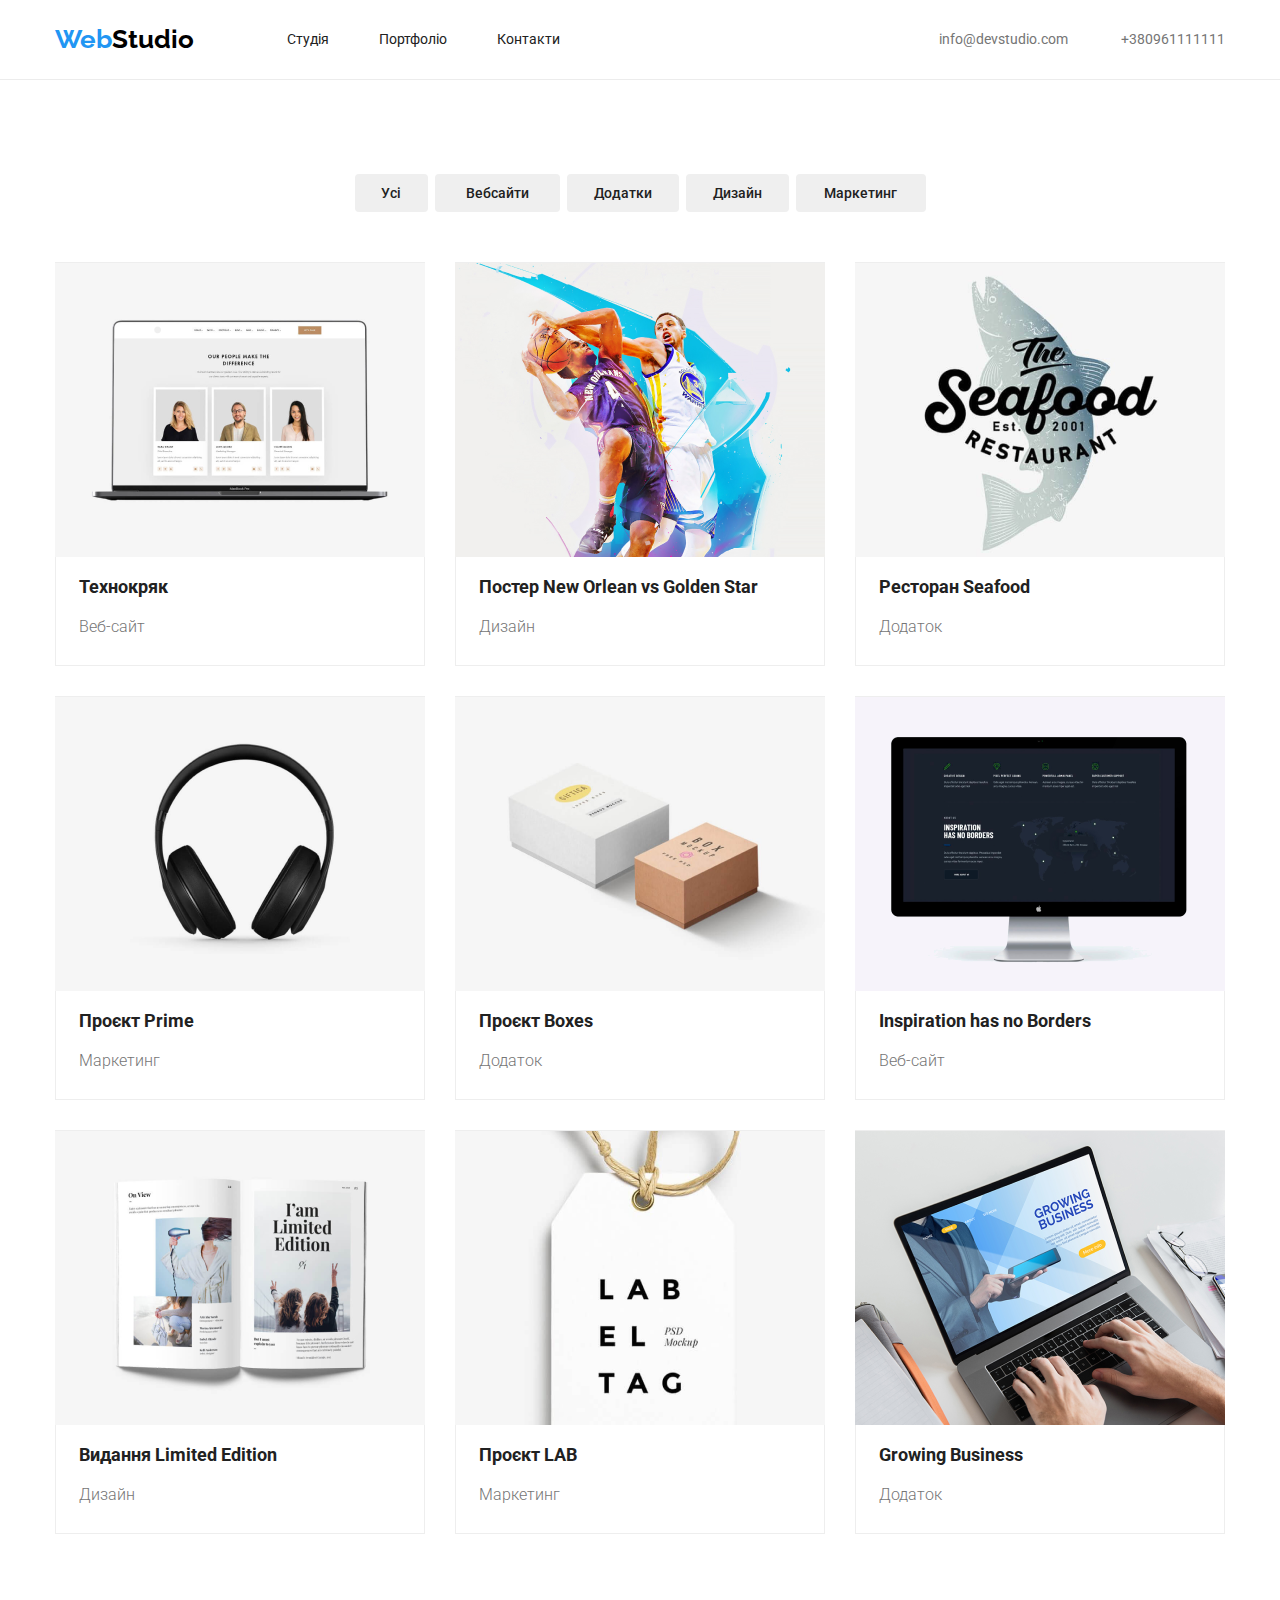
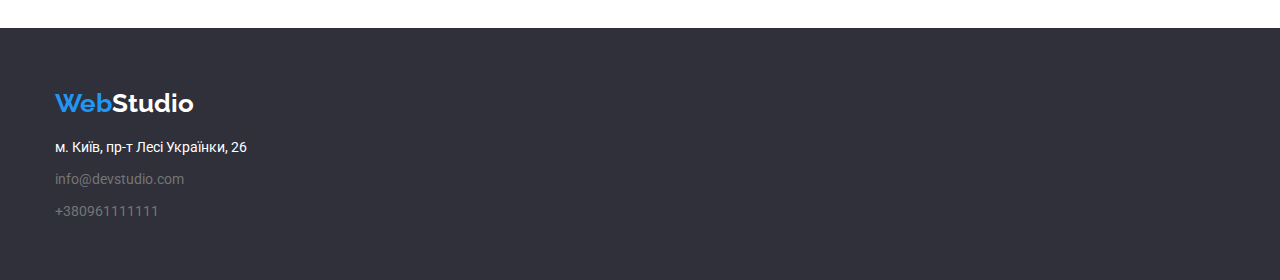
==== portfolio.html @ 22f8cec3 "chudofix" ====
<!DOCTYPE html>
<html lang="en">
    <head>
        <meta charset="UTF-8" />
        <meta name="viewport" content="width=device-width, initial-scale=1.0" />
        <title>WebStudio</title>
        <link
            rel="stylesheet"
            href="https://cdnjs.cloudflare.com/ajax/libs/modern-normalize/1.0.0/modern-normalize.min.css"
        />
        <link rel="stylesheet" href="portfolio.css" />
    </head>
    <body>
        <header class="header">
            <div class="headercontainer">
                <div class="headernavigation">
                    <span class="headernavigationlogo">
                        <span class="logoweb">Web</span>Studio</span
                    >
                    <nav>
                        <ul class="headernavigationnavlinks">
                            <li><a href="index.html">Студія</a></li>
                            <li><a href="portfolio.html">Портфоліо</a></li>
                            <li><a href="#">Контакти</a></li>
                        </ul>
                    </nav>
                </div>
                <div class="headercontacts">
                    <a href="mailto:example@gmail.com" target="_blank"
                        >info@devstudio.com</a
                    >
                    <a href="tel:+380961111111" target="_blank"
                        >+380961111111</a
                    >
                </div>
            </div>
        </header>

        <main>
            <section class="portfolio container">
                <div class="filters">
                    <button id="all">Усі</button>
                    <button id="web">Вебсайти</button>
                    <button id="addon">Додатки</button>
                    <button id="design">Дизайн</button>
                    <button id="marketing">Маркетинг</button>
                </div>
                <div class="cards">
                    <div class="card">
                        <img
                            src="img/portfolio/img.png"
                            alt="portfolio image"
                        />
                        <div class="title">
                            <h3>Технокряк</h3>
                            <p>Веб-сайт</p>
                        </div>
                    </div>
                    <div class="card">
                        <img
                            src="img/portfolio/img2.png"
                            alt="portfolio image"
                        />
                        <div class="title">
                            <h3>Постер New Orlean vs Golden Star</h3>
                            <p>Дизайн</p>
                        </div>
                    </div>
                    <div class="card">
                        <img
                            src="img/portfolio/img3.png"
                            alt="portfolio image"
                        />
                        <div class="title">
                            <h3>Ресторан Seafood</h3>
                            <p>Додаток</p>
                        </div>
                    </div>
                    <div class="card">
                        <img
                            src="img/portfolio/img4.png"
                            alt="portfolio image"
                        />
                        <div class="title">
                            <h3>Проєкт Prime</h3>
                            <p>Маркетинг</p>
                        </div>
                    </div>
                    <div class="card">
                        <img
                            src="img/portfolio/img5.png"
                            alt="portfolio image"
                        />
                        <div class="title">
                            <h3>Проєкт Boxes</h3>
                            <p>Додаток</p>
                        </div>
                    </div>
                    <div class="card">
                        <img
                            src="img/portfolio/img6.png"
                            alt="portfolio image"
                        />
                        <div class="title">
                            <h3>Inspiration has no Borders</h3>
                            <p>Веб-сайт</p>
                        </div>
                    </div>
                    <div class="card">
                        <img
                            src="img/portfolio/img7.png"
                            alt="portfolio image"
                        />
                        <div class="title">
                            <h3>Видання Limited Edition</h3>
                            <p>Дизайн</p>
                        </div>
                    </div>
                    <div class="card">
                        <img
                            src="img/portfolio/img8.png"
                            alt="portfolio image"
                        />
                        <div class="title">
                            <h3>Проєкт LAB</h3>
                            <p>Маркетинг</p>
                        </div>
                    </div>
                    <div class="card">
                        <img
                            src="img/portfolio/img9.png"
                            alt="portfolio image"
                        />
                        <div class="title">
                            <h3>Growing Business</h3>
                            <p>Додаток</p>
                        </div>
                    </div>
                </div>
            </section>
        </main>

        <footer>
            <div class="container">
                <span class="footerlogow">
                    <span class="logoweb">Web</span>Studio</span
                >
                <address class="footeradress">
                    <span>м. Київ, пр-т Лесі Українки, 26</span> <br />
                    <br />
                    <a href="mailto:example@gmail.com" target="_blank">
                        info@devstudio.com
                    </a>
                    <br />
                    <br />
                    <a href="tel:+380961111111" target="_blank"
                        >+380961111111</a
                    >
                </address>
            </div>
        </footer>
    </body>
</html>
---- portfolio.css ----
@import url("https://fonts.googleapis.com/css2?family=Roboto:ital,wght@0,100;0,300;0,400;0,500;0,700;0,900;1,100;1,300;1,400;1,500;1,700;1,900&display=swap");
@import url("https://fonts.googleapis.com/css2?family=Raleway:ital,wght@0,100..900;1,100..900&display=swap");

:root {
    --blue-color: #2196f3;
    --text-color: #212121;
    --light-text: #757575;
    --bg-color: #2f303a;
}

* {
    /* font-family: "Roboto", sans-serif; */
    color: var(--text-color);
    text-decoration: none;
    list-style-type: none;
    padding: 0;
    margin: 0;
    font-size: 14px;
    transition: all 0.5s;
}

.container {
    width: 1200px;
    margin: 0 auto;
    padding: 0 15px;
}
.flexcontainer {
    width: 1200px;
    margin: 0 auto;
    padding: 0 15px;
    display: flex;
    align-items: center;
    justify-content: center;
    flex-direction: column;
}
.headercontainer {
    width: 1200px;
    margin: 0 auto;
    padding: 0 15px;
    display: flex;
    align-items: center;
    justify-content: space-between;
    flex-direction: row;
}

body {
    height: 100vh;
    font-family: "Roboto", sans-serif;
    align-items: center;
    justify-content: center;
}

header {
    position: fixed;
    background-color: #fff;
    padding: 0 15px;
    width: 100%;
    height: 80px;
    border-bottom: solid 1px #ececec;
    display: flex;
    align-items: center;
    justify-content: space-between;
    flex-direction: row;
}

h1 {
    font-size: 44px;
}

a:hover,
a:focus {
    color: var(--blue-color);
}

.headernavigationnavlinks {
    margin: 0 0 0 93px;
    display: flex;
}

.headernavigationnavlinks li {
    margin-right: 50px;
}

.headernavigation {
    display: flex;
    align-items: center;
    justify-content: center;
}

.headercontacts a {
    margin-left: 50px;
    color: var(--light-text);
}

.headercontacts a:hover,
.headercontacts a:focus {
    color: var(--blue-color);
}

.headernavigationlogo {
    font-family: "Raleway", sans-serif;
    font-weight: bold;
    font-size: 26px;
    color: #000;
}
.logoweb {
    color: var(--blue-color);
    font-size: 26px;
}

main {
    padding-top: 80px;
}

.portfolio {
    display: flex;
    align-items: center;
    justify-content: center;
    flex-direction: column;
    padding: 94px 0;
}

.filters {
    margin-bottom: 50px;
}

.filters button {
    height: 38px;
    border: none;
    border-radius: 4px;
    outline: none;
    color: var(--text-color);
    font-weight: 500;
    margin: 0 2px;
}

.filters button:hover {
    filter: drop-shadow(0px 1px 2px #00000040);
}
.filters button:focus {
    color: #fff;
    background-color: var(--blue-color);
    filter: drop-shadow(0px 1px 2px #00000040);
}

#all {
    width: 73px;
}
#web {
    width: 125px;
}
#addon {
    width: 112px;
}
#design {
    width: 103px;
}
#marketing {
    width: 130px;
}

.cards {
    display: flex;
    align-items: center;
    justify-content: center;
    flex-wrap: wrap;
    gap: 30px;
}

.portfolio .card {
    width: 370px;
    height: 404px;
    border: solid 1px #eeeeee;
    display: flex;
    align-items: center;
    justify-content: flex-start;
    flex-direction: column;
    color: var(--light-text);
}

.card img {
    height: 294px;
}

.card .title {
    width: 322px;
    height: 70px;
    padding: 20px 24px 0px 0px;
}
.card .title h3 {
    font-size: 18px;
    font-weight: bold;
    color: var(--text-color);
}
.card .title p {
    font-size: 16px;
    font-weight: 300;
    margin-top: 20px;
    color: var(--light-text);
}

footer {
    height: 252px;
    background-color: var(--bg-color);
    display: flex;
    justify-content: center;
    flex-direction: column;
   
}

footer address span {
    color: #fff;
}
footer a {
    color: var(--light-text);
}
footer a:hover,
footer a:focus {
    color: var(--blue-color);
}

footer address {
    font-style: normal;
     margin-top: 20px;
}

.footerlogow {
    margin: 20px 0px;
    font-family: "Raleway", sans-serif;
    font-weight: bold;
    font-size: 26px;
    color: #fff;

    .logoweb {
        color: var(--blue-color);
        font-size: 26px;
    }
}
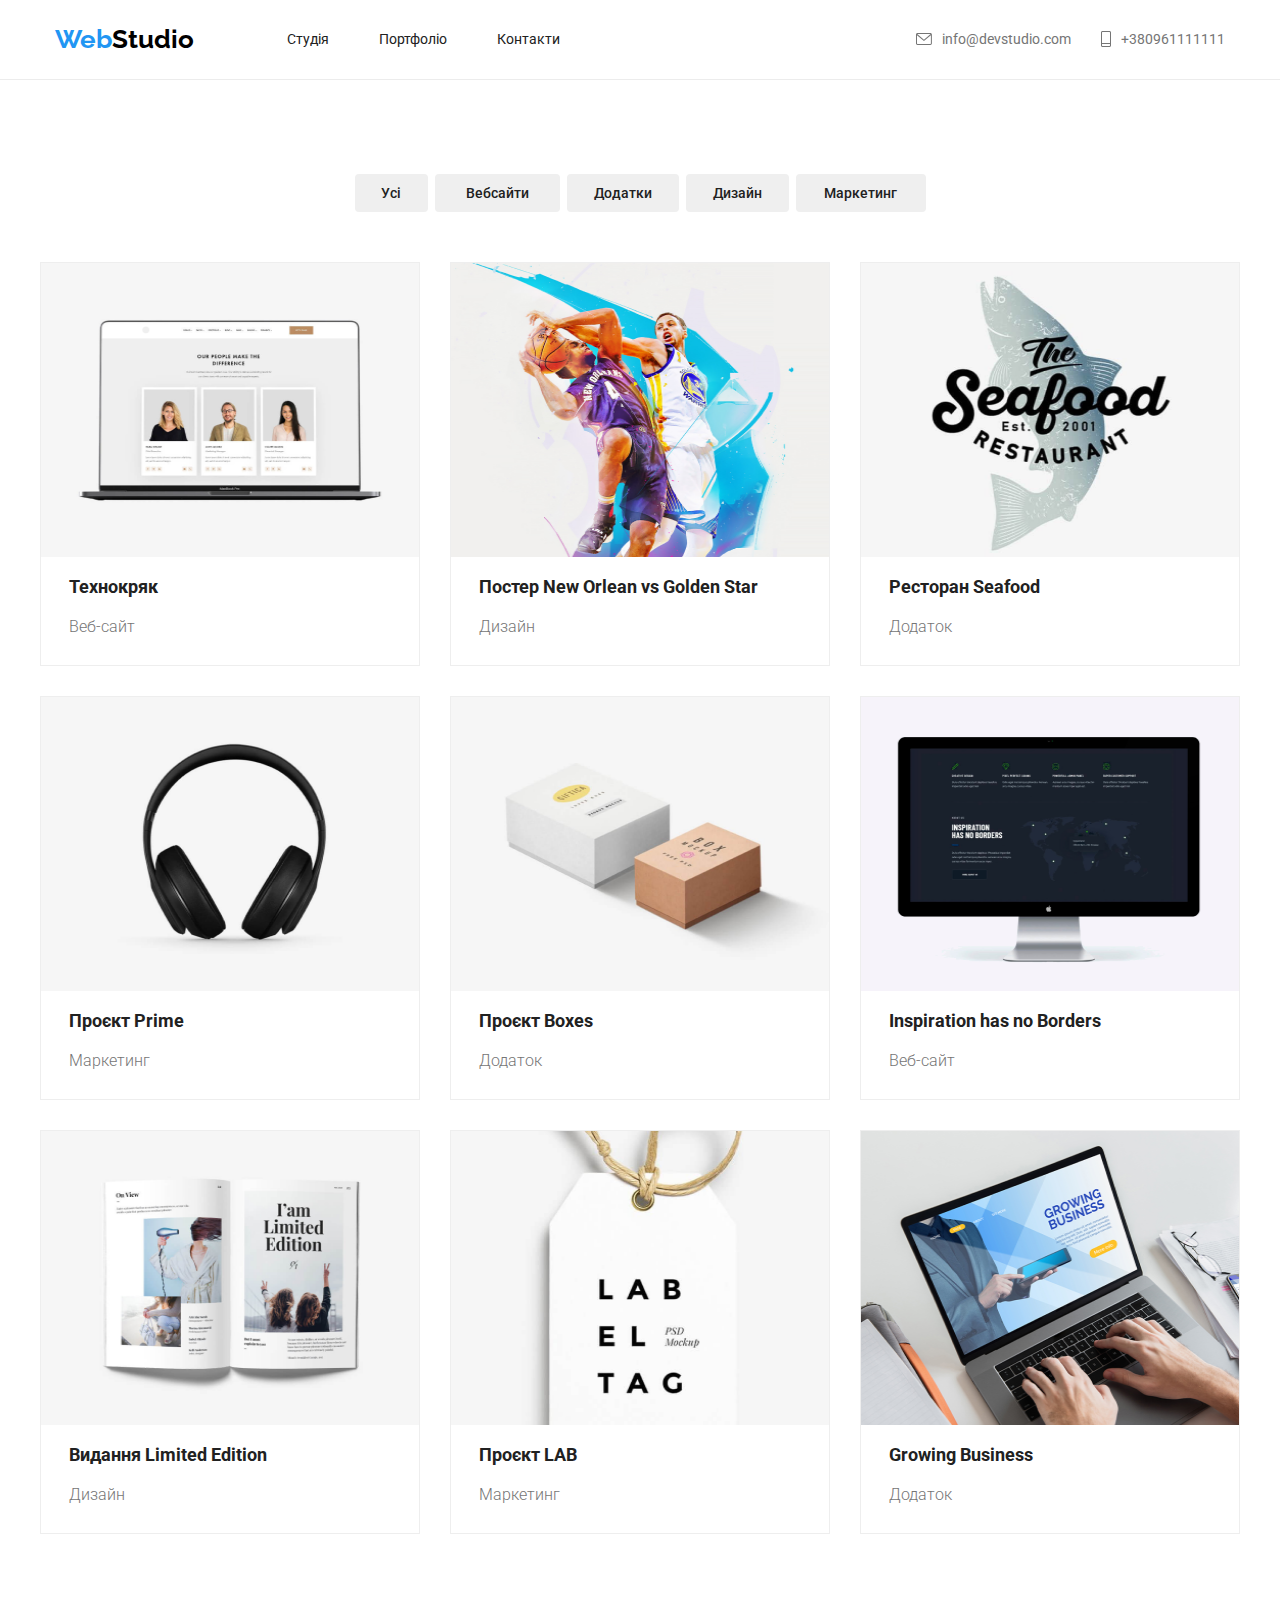
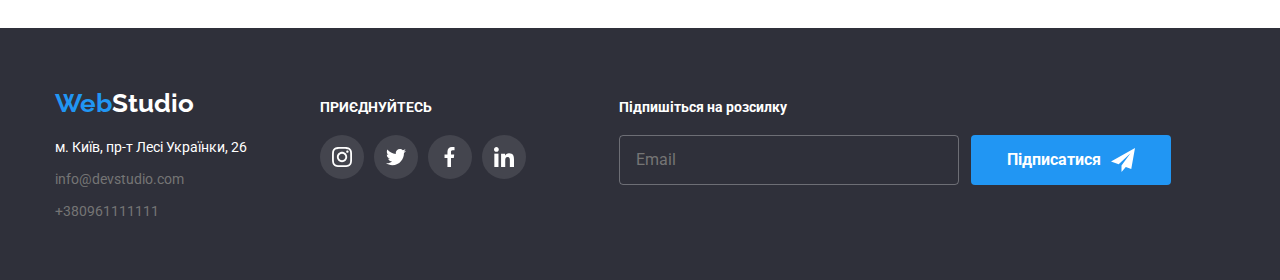
==== commit 12ea0bba: "comitea" ====
--- a/portfolio.html
+++ b/portfolio.html
@@ -1,163 +1,230 @@
-<!DOCTYPE html>
-<html lang="en">
-    <head>
-        <meta charset="UTF-8" />
-        <meta name="viewport" content="width=device-width, initial-scale=1.0" />
-        <title>WebStudio</title>
-        <link
-            rel="stylesheet"
-            href="https://cdnjs.cloudflare.com/ajax/libs/modern-normalize/1.0.0/modern-normalize.min.css"
-        />
-        <link rel="stylesheet" href="portfolio.css" />
-    </head>
-    <body>
-        <header class="header">
-            <div class="headercontainer">
-                <div class="headernavigation">
-                    <span class="headernavigationlogo">
-                        <span class="logoweb">Web</span>Studio</span
-                    >
-                    <nav>
-                        <ul class="headernavigationnavlinks">
-                            <li><a href="index.html">Студія</a></li>
-                            <li><a href="portfolio.html">Портфоліо</a></li>
-                            <li><a href="#">Контакти</a></li>
-                        </ul>
-                    </nav>
-                </div>
-                <div class="headercontacts">
-                    <a href="mailto:example@gmail.com" target="_blank"
-                        >info@devstudio.com</a
-                    >
-                    <a href="tel:+380961111111" target="_blank"
-                        >+380961111111</a
-                    >
-                </div>
-            </div>
-        </header>
-
-        <main>
-            <section class="portfolio container">
-                <div class="filters">
-                    <button id="all">Усі</button>
-                    <button id="web">Вебсайти</button>
-                    <button id="addon">Додатки</button>
-                    <button id="design">Дизайн</button>
-                    <button id="marketing">Маркетинг</button>
-                </div>
-                <div class="cards">
-                    <div class="card">
-                        <img
-                            src="img/portfolio/img.png"
-                            alt="portfolio image"
-                        />
-                        <div class="title">
-                            <h3>Технокряк</h3>
-                            <p>Веб-сайт</p>
-                        </div>
-                    </div>
-                    <div class="card">
-                        <img
-                            src="img/portfolio/img2.png"
-                            alt="portfolio image"
-                        />
-                        <div class="title">
-                            <h3>Постер New Orlean vs Golden Star</h3>
-                            <p>Дизайн</p>
-                        </div>
-                    </div>
-                    <div class="card">
-                        <img
-                            src="img/portfolio/img3.png"
-                            alt="portfolio image"
-                        />
-                        <div class="title">
-                            <h3>Ресторан Seafood</h3>
-                            <p>Додаток</p>
-                        </div>
-                    </div>
-                    <div class="card">
-                        <img
-                            src="img/portfolio/img4.png"
-                            alt="portfolio image"
-                        />
-                        <div class="title">
-                            <h3>Проєкт Prime</h3>
-                            <p>Маркетинг</p>
-                        </div>
-                    </div>
-                    <div class="card">
-                        <img
-                            src="img/portfolio/img5.png"
-                            alt="portfolio image"
-                        />
-                        <div class="title">
-                            <h3>Проєкт Boxes</h3>
-                            <p>Додаток</p>
-                        </div>
-                    </div>
-                    <div class="card">
-                        <img
-                            src="img/portfolio/img6.png"
-                            alt="portfolio image"
-                        />
-                        <div class="title">
-                            <h3>Inspiration has no Borders</h3>
-                            <p>Веб-сайт</p>
-                        </div>
-                    </div>
-                    <div class="card">
-                        <img
-                            src="img/portfolio/img7.png"
-                            alt="portfolio image"
-                        />
-                        <div class="title">
-                            <h3>Видання Limited Edition</h3>
-                            <p>Дизайн</p>
-                        </div>
-                    </div>
-                    <div class="card">
-                        <img
-                            src="img/portfolio/img8.png"
-                            alt="portfolio image"
-                        />
-                        <div class="title">
-                            <h3>Проєкт LAB</h3>
-                            <p>Маркетинг</p>
-                        </div>
-                    </div>
-                    <div class="card">
-                        <img
-                            src="img/portfolio/img9.png"
-                            alt="portfolio image"
-                        />
-                        <div class="title">
-                            <h3>Growing Business</h3>
-                            <p>Додаток</p>
-                        </div>
-                    </div>
-                </div>
-            </section>
-        </main>
-
-        <footer>
-            <div class="container">
-                <span class="footerlogow">
-                    <span class="logoweb">Web</span>Studio</span
-                >
-                <address class="footeradress">
-                    <span>м. Київ, пр-т Лесі Українки, 26</span> <br />
-                    <br />
-                    <a href="mailto:example@gmail.com" target="_blank">
-                        info@devstudio.com
-                    </a>
-                    <br />
-                    <br />
-                    <a href="tel:+380961111111" target="_blank"
-                        >+380961111111</a
-                    >
-                </address>
-            </div>
-        </footer>
-    </body>
-</html>
+<!DOCTYPE html>
+<html lang="en">
+    <head>
+        <meta charset="UTF-8" />
+        <meta name="viewport" content="width=device-width, initial-scale=1.0" />
+        <title>WebStudio</title>
+        <link
+            rel="stylesheet"
+            href="https://cdnjs.cloudflare.com/ajax/libs/modern-normalize/1.0.0/modern-normalize.min.css"
+        />
+        <link rel="stylesheet" href="style.css" />
+    </head>
+    <body>
+        <header class="header">
+            <div class="header-container">
+                <div class="header-navigation">
+                    <span class="header-navigation_logo">
+                        <span class="logoweb">Web</span>Studio</span
+                    >
+                    <nav>
+                        <ul class="header-navigation_nav-links">
+                            <li><a href="index.html">Студія</a></li>
+                            <li><a href="portfolio.html">Портфоліо</a></li>
+                            <li><a href="#">Контакти</a></li>
+                        </ul>
+                    </nav>
+                </div>
+                <div class="header-contacts">
+                    <div class="header-mail">
+                        <svg>
+                            <use href="./img/symbol-defs.svg#icon-mail"></use>
+                        </svg>
+                        <a href="mailto:example@gmail.com" target="_blank"
+                            >info@devstudio.com</a
+                        >
+                    </div>
+                    <div class="header-phone">
+                        <svg>
+                            <use href="./img/symbol-defs.svg#icon-phone"></use>
+                        </svg>
+                        <a href="tel:+380961111111" target="_blank"
+                            >+380961111111</a
+                        >
+                    </div>
+                </div>
+            </div>
+        </header>
+
+        <main>
+            <section class="portfolio container">
+                <div class="filters">
+                    <button id="all">Усі</button>
+                    <button id="web">Вебсайти</button>
+                    <button id="addon">Додатки</button>
+                    <button id="design">Дизайн</button>
+                    <button id="marketing">Маркетинг</button>
+                </div>
+                <div class="cards">
+                    <div class="card">
+                        <img
+                            src="img/portfolio/img.png"
+                            alt="portfolio image"
+                        />
+                        <div class="title">
+                            <h3>Технокряк</h3>
+                            <p>Веб-сайт</p>
+                        </div>
+                    </div>
+                    <div class="card">
+                        <img
+                            src="img/portfolio/img2.png"
+                            alt="portfolio image"
+                        />
+                        <div class="title">
+                            <h3>Постер New Orlean vs Golden Star</h3>
+                            <p>Дизайн</p>
+                        </div>
+                    </div>
+                    <div class="card">
+                        <img
+                            src="img/portfolio/img3.png"
+                            alt="portfolio image"
+                        />
+                        <div class="title">
+                            <h3>Ресторан Seafood</h3>
+                            <p>Додаток</p>
+                        </div>
+                    </div>
+                    <div class="card">
+                        <img
+                            src="img/portfolio/img4.png"
+                            alt="portfolio image"
+                        />
+                        <div class="title">
+                            <h3>Проєкт Prime</h3>
+                            <p>Маркетинг</p>
+                        </div>
+                    </div>
+                    <div class="card">
+                        <img
+                            src="img/portfolio/img5.png"
+                            alt="portfolio image"
+                        />
+                        <div class="title">
+                            <h3>Проєкт Boxes</h3>
+                            <p>Додаток</p>
+                        </div>
+                    </div>
+                    <div class="card" id="testtt">
+                        <img
+                            src="img/portfolio/img6.png"
+                            alt="portfolio image"
+                        />
+                        <div class="title">
+                            <h3>Inspiration has no Borders</h3>
+                            <p>Веб-сайт</p>
+                        </div>
+                    </div>
+                    <div class="card">
+                        <img
+                            src="img/portfolio/img7.png"
+                            alt="portfolio image"
+                        />
+                        <div class="title">
+                            <h3>Видання Limited Edition</h3>
+                            <p>Дизайн</p>
+                        </div>
+                    </div>
+                    <div class="card">
+                        <img
+                            src="img/portfolio/img8.png"
+                            alt="portfolio image"
+                        />
+                        <div class="title">
+                            <h3>Проєкт LAB</h3>
+                            <p>Маркетинг</p>
+                        </div>
+                    </div>
+                    <div class="card">
+                        <img
+                            src="img/portfolio/img9.png"
+                            alt="portfolio image"
+                        />
+                        <div class="title">
+                            <h3>Growing Business</h3>
+                            <p>Додаток</p>
+                        </div>
+                    </div>
+                </div>
+            </section>
+        </main>
+
+        <footer>
+            <div class="container">
+                <div class="footer">
+                    <div class="footer-left">
+                        <span class="footer-logow">
+                            <span class="logoweb">Web</span>Studio</span
+                        >
+                        <address class="footer-adress">
+                            <span>м. Київ, пр-т Лесі Українки, 26</span> <br />
+                            <br />
+                            <a href="mailto:example@gmail.com" target="_blank">
+                                info@devstudio.com
+                            </a>
+                            <br />
+                            <br />
+                            <a href="tel:+380961111111" target="_blank"
+                                >+380961111111</a
+                            >
+                        </address>
+                    </div>
+                    <div class="footer-right">
+                        <div class="footer-sect1">
+                            <h3>ПРИЄДНУЙТЕСЬ</h3>
+                            <div class="footer-icons">
+                                <div class="footer-icon">
+                                    <svg>
+                                        <use
+                                            href="./img/symbol-defs.svg#icon-instagram"
+                                        ></use>
+                                    </svg>
+                                </div>
+                                <div class="footer-icon">
+                                    <svg>
+                                        <use
+                                            href="./img/symbol-defs.svg#icon-twitter"
+                                        ></use>
+                                    </svg>
+                                </div>
+                                <div class="footer-icon">
+                                    <svg>
+                                        <use
+                                            href="./img/symbol-defs.svg#icon-facebook"
+                                        ></use>
+                                    </svg>
+                                </div>
+                                <div class="footer-icon">
+                                    <svg>
+                                        <use
+                                            href="./img/symbol-defs.svg#icon-linkedin"
+                                        ></use>
+                                    </svg>
+                                </div>
+                            </div>
+                        </div>
+                        <div class="footer-form">
+                            <span>Підпишіться на розсилку</span>
+                            <form action="">
+                                <input
+                                    type="email"
+                                    placeholder="Email"
+                                    required
+                                />
+                                <button class="modal-send">
+                                    Підписатися
+                                    <svg>
+                                        <use
+                                            href="/img/symbol-defs.svg#icon-plane"
+                                        ></use>
+                                    </svg>
+                                </button>
+                            </form>
+                        </div>
+                    </div>
+                </div>
+            </div>
+        </footer>
+    </body>
+</html>
--- a/style.css
+++ b/style.css
@@ -0,0 +1,870 @@
+@import url("https://fonts.googleapis.com/css2?family=Raleway:ital,wght@0,100..900;1,100..900&display=swap");
+@import url("https://fonts.googleapis.com/css2?family=Roboto:ital,wght@0,100;0,300;0,400;0,500;0,700;0,900;1,100;1,300;1,400;1,500;1,700;1,900&display=swap");
+
+:root {
+    --blue-color: #2196f3;
+    --text-color: #212121;
+    --light-text: #757575;
+    --bg-color: #2f303a;
+}
+
+* {
+    list-style-type: none;
+    padding: 0;
+    margin: 0;
+    font-size: 14px;
+    text-decoration: none;
+
+    color: var(--text-color);
+}
+
+.container {
+    width: 1200px;
+    margin: 0 auto;
+    padding: 0 15px;
+}
+.flex-container {
+    width: 1200px;
+    margin: 0 auto;
+    padding: 0 15px;
+    display: flex;
+    align-items: center;
+    justify-content: center;
+    flex-direction: column;
+}
+.header-container {
+    width: 1200px;
+    margin: 0 auto;
+    padding: 0 15px;
+    display: flex;
+    align-items: center;
+    justify-content: space-between;
+    flex-direction: row;
+}
+
+body {
+    height: 100vh;
+    font-family: "Roboto", sans-serif;
+    align-items: center;
+    justify-content: center;
+}
+
+header {
+    position: fixed;
+    background-color: #ffffff;
+    padding: 0 15px;
+    width: 100%;
+    height: 80px;
+    border-bottom: solid 1px #ececec;
+    display: flex;
+    align-items: center;
+    justify-content: space-between;
+    flex-direction: row;
+    z-index: 5;
+}
+
+h1 {
+    font-size: 44px;
+}
+
+a:hover,
+a:focus {
+    color: var(--blue-color);
+}
+
+.is-hidden {
+    opacity: 0;
+
+    visibility: none;
+    display: none;
+    pointer-events: none;
+}
+
+.no-scroll {
+    overflow: hidden;
+}
+
+.backdrop {
+    position: fixed;
+    top: 0;
+    left: 0;
+    width: 100%;
+    height: 100%;
+    background-color: rgba(0, 0, 0, 0.3);
+    opacity: 1;
+
+    backdrop-filter: blur(5px);
+
+    z-index: 100;
+}
+
+.modal {
+    position: fixed;
+
+    top: 50%;
+    left: 50%;
+
+    transform: translate(-50%, -50%);
+
+    width: 528px;
+
+    background: #fff;
+
+    display: flex;
+    align-items: center;
+    justify-content: start;
+    flex-direction: column;
+}
+
+.modal h2 {
+    margin-top: 40px;
+
+    font-size: 20px;
+    font-weight: 700;
+    text-align: center;
+
+    color: var(--text-color);
+}
+
+#modal-close-btn {
+    display: flex;
+    align-items: center;
+    justify-content: center;
+
+    position: absolute;
+
+    width: 30px;
+    height: 30px;
+
+    background: transparent;
+
+    border-radius: 100px;
+
+    border: 1px solid #00000010;
+
+    margin: 0;
+    padding: 0;
+
+    top: 8px;
+    right: 8px;
+}
+#modal-close-btn svg {
+    fill: #000;
+    width: 11px;
+    height: 11px;
+}
+
+.modal svg {
+    width: 12px;
+    height: 12px;
+}
+
+.modal form {
+    display: flex;
+    align-items: start;
+    justify-content: center;
+    flex-direction: column;
+
+    gap: 10px;
+
+    margin-top: 20px;
+}
+
+.modal form label {
+    color: #757575;
+}
+.modal form .modal-checkbox {
+    align-self: center;
+    justify-self: center;
+
+    margin-top: 20px;
+}
+
+.modal form .modal-checkbox span {
+    color: #757575;
+}
+.modal form .modal-checkbox a {
+    color: var(--blue-color);
+    text-decoration: underline;
+}
+
+.modal form .modal-input-box {
+    width: 448px;
+    display: flex;
+    align-items: center;
+    justify-content: space-between;
+    flex-direction: row;
+
+    padding: 14px 15px;
+
+    border-radius: 4px;
+    border: 1px solid #21212120;
+}
+.modal form .modal-input-box input {
+    border: none;
+    outline: none;
+
+    width: 95%;
+}
+
+.modal form textarea {
+    resize: vertical;
+}
+
+.modal .modal-send {
+    margin-top: 30px;
+
+    width: 200px;
+    height: 50px;
+
+    display: flex;
+    align-items: center;
+    justify-content: center;
+
+    border: none;
+    outline: none;
+    border-radius: 4px;
+
+    align-self: center;
+    justify-self: end;
+}
+
+.modal-send:hover {
+    background: #208be4;
+
+    box-shadow: 0px 5px 10px #0000003a;
+}
+
+.modal-send:active {
+    background: #1973bc;
+}
+
+.modal form textarea {
+    width: 448px;
+    height: 120px;
+
+    border-radius: 4px;
+    border: 1px solid #21212120;
+
+    padding: 10px;
+}
+
+.header-navigation_nav-links {
+    margin: 0 0 0 93px;
+    display: flex;
+}
+
+.header-navigation_nav-links li {
+    margin-right: 50px;
+}
+
+.header-navigation_nav-links li a {
+    position: relative;
+
+    display: flex;
+    align-items: center;
+    justify-content: center;
+}
+.header-navigation_nav-links li a::after {
+    content: "";
+    width: 50%;
+    height: 4px;
+    border-radius: 10px;
+    position: absolute;
+    bottom: -32px;
+    background: var(--blue-color);
+    transition: all 0.5s;
+
+    opacity: 0;
+}
+
+.header-navigation_nav-links li a:hover::after {
+    width: 100%;
+
+    bottom: -32px;
+
+    opacity: 1;
+}
+
+.header-navigation {
+    display: flex;
+    align-items: center;
+    justify-content: center;
+}
+
+.header-contacts {
+    display: flex;
+    align-items: center;
+    justify-content: center;
+    gap: 30px;
+}
+
+.header-mail,
+.header-phone {
+    display: flex;
+    align-items: center;
+    justify-content: center;
+    gap: 10px;
+
+    color: var(--light-text);
+    fill: var(--light-text);
+}
+
+.header-mail:hover,
+.header-phone:hover {
+    color: var(--blue-color);
+    fill: var(--blue-color);
+}
+
+.header-mail svg {
+    fill: inherit;
+    width: 16px;
+    height: 12px;
+}
+.header-phone svg {
+    fill: inherit;
+    width: 10px;
+    height: 16px;
+}
+
+.header-contacts a {
+    color: var(--light-text);
+}
+
+.header-contacts a:hover,
+.header-contacts a:focus {
+    color: inherit;
+}
+
+.header-navigation_logo {
+    font-family: "Raleway", sans-serif;
+    font-weight: bold;
+    font-size: 26px;
+    color: #000;
+}
+.logoweb {
+    color: var(--blue-color);
+    font-size: 26px;
+}
+
+main {
+    padding-top: 80px;
+}
+
+.main-section1 {
+    height: 600px;
+    background: linear-gradient(rgba(47, 48, 58, 0.4), rgba(47, 48, 58, 0.4)),
+        url(./img/main/main-background.png) fixed;
+    color: #fff;
+    padding: 0;
+    display: flex;
+    align-items: center;
+    justify-content: center;
+    flex-direction: column;
+}
+
+.main-section1 h1 {
+    color: #fff;
+    text-transform: uppercase;
+    width: 696px;
+    font-family: Roboto;
+    font-size: 44px;
+    font-weight: 900;
+    line-height: 60px;
+    letter-spacing: 0.06em;
+    text-align: center;
+}
+
+.main-section1 button {
+    margin: 30px 0;
+    width: 216px;
+    height: 50px;
+    background-color: var(--blue-color);
+    border: none;
+    border-radius: 4px;
+    outline: none;
+    transition: all 0s;
+    color: #fff;
+}
+
+.main-section1 button:hover {
+    background: #1d83d5;
+}
+
+.main-section1 button:active {
+    background: #1973bc;
+}
+
+.main-features {
+    padding: 94px 0;
+}
+
+#feature1::before {
+    content: url(./img/main/feature1.png);
+}
+#feature2::before {
+    content: url(./img/main/feature2.png);
+}
+#feature3::before {
+    content: url(./img/main/feature3.png);
+}
+#feature4::before {
+    content: url(./img/main/feature4.png);
+}
+
+.main-features ul {
+    width: 1200px;
+    display: flex;
+    align-items: start;
+    justify-content: center;
+    flex-direction: row;
+    gap: 30px;
+}
+
+.main-features ul li {
+    width: 270px;
+}
+
+.main-features ul li h3 {
+    color: var(--text-color);
+    margin-bottom: 10px;
+    margin-top: 30px;
+}
+
+.main-features ul li p {
+    color: var(--light-text);
+    font-family: Roboto;
+    font-size: 14px;
+    font-weight: 400;
+    line-height: 24px;
+    letter-spacing: 0.03em;
+    text-align: left;
+    width: 270px;
+}
+
+.main-features-wdwd {
+    margin: 94px 0;
+    display: flex;
+    flex-direction: column;
+    align-items: center;
+    justify-content: center;
+}
+
+.main-features-wdwd h2 {
+    font-size: 36px;
+    margin: 50px 0;
+}
+
+.main-features-wdwd .images {
+    display: flex;
+    align-items: center;
+    /* justify-content: space-between; */
+    gap: 30px;
+}
+
+.main-features-wdwd .images .wdwd-image {
+    position: relative;
+}
+
+.main-features-wdwd .images .wdwd-image img {
+    width: 370px;
+    height: 294px;
+}
+.main-features-wdwd .images .wdwd-image .wdwd-label {
+    padding: 27px 95px;
+    display: flex;
+    align-items: center;
+    justify-content: center;
+
+    position: absolute;
+    bottom: 0;
+    right: 0;
+    left: 0;
+
+    color: #fff;
+    background: #2f303acc;
+    font-weight: 700;
+
+    font-size: 14px;
+
+    text-transform: uppercase;
+}
+
+.main-team {
+    background-color: #f5f4fa;
+    padding: 94px 0px;
+    display: flex;
+    align-items: center;
+    justify-content: center;
+    flex-direction: column;
+}
+
+.main-team h2 {
+    font-size: 36px;
+}
+
+.main-team ul {
+    display: flex;
+    align-items: center;
+    justify-content: center;
+    flex-direction: row;
+    gap: 30px;
+    margin: 50px 0px;
+}
+
+.main-team ul li {
+    width: 270px;
+    display: flex;
+    flex-direction: column;
+    align-items: center;
+    justify-content: center;
+    background-color: #fff;
+    border-radius: 0 0 4px 4px;
+    padding-bottom: 43px;
+
+    box-shadow: 0px 2px 3px 0px rgba(0, 0, 0, 0.3);
+}
+.main-team ul li img {
+    width: 270px;
+    height: 260px;
+}
+
+.main-team ul li h5 {
+    margin: 30px 0 0 0;
+    font-size: 16px;
+}
+.main-team ul li p {
+    color: var(--light-text);
+    margin: 10px 0 30px 0;
+}
+
+.team-links {
+    display: flex;
+    align-items: center;
+    justify-content: center;
+    gap: 5px;
+}
+.team-links .team-icon {
+    padding: 12px;
+    width: 44px;
+    height: 44px;
+
+    fill: #afb1b8;
+
+    border-radius: 100px;
+    display: flex;
+    align-items: center;
+    justify-content: center;
+}
+
+.team-links .team-icon:hover {
+    fill: #fff;
+    background: #2196f3;
+}
+
+.team-links .team-icon svg {
+    width: 20px;
+    height: 20px;
+    fill: inherit;
+}
+
+.clients {
+    padding: 94px 0;
+
+    display: flex;
+    align-items: center;
+    justify-content: center;
+    flex-direction: column;
+    gap: 50px;
+}
+
+.clients h2 {
+    font-size: 36px;
+}
+
+.clients-brands {
+    display: flex;
+    align-items: center;
+    justify-content: center;
+    gap: 30px;
+}
+
+.client-brand {
+    border: #afb1b8 1px solid;
+    fill: #afb1b8;
+
+    width: 170px;
+    height: 92px;
+    display: flex;
+    align-items: center;
+    justify-content: center;
+    border-radius: 4px;
+}
+
+.client-brand:hover {
+    fill: var(--blue-color);
+    border: var(--blue-color) 1px solid;
+}
+
+.client-brand svg {
+    fill: inherit;
+}
+
+footer {
+    height: 252px;
+    background-color: var(--bg-color);
+    display: flex;
+    justify-content: center;
+    flex-direction: column;
+}
+
+footer address span {
+    color: #fff;
+}
+footer a {
+    color: var(--light-text);
+}
+footer a:hover,
+footer a:focus {
+    color: var(--blue-color);
+}
+
+footer address {
+    font-style: normal;
+
+    margin-top: 20px;
+}
+
+.footer {
+    display: flex;
+    align-items: baseline;
+    gap: 73px;
+}
+
+.footer-right {
+    display: flex;
+    align-items: start;
+    justify-content: center;
+    flex-direction: row;
+
+    gap: 93px;
+}
+
+.footer-right .footer-sect1 {
+    display: flex;
+
+    justify-content: center;
+    flex-direction: column;
+    gap: 20px;
+}
+.footer-right .footer-sect1 h3 {
+    font-size: 14px;
+    color: #fff;
+}
+
+.footer-icons {
+    display: flex;
+    align-items: center;
+    justify-content: center;
+    gap: 10px;
+}
+.footer-icons .footer-icon {
+    padding: 12px;
+    width: 44px;
+    height: 44px;
+
+    fill: #fff;
+    background: #ffffff1a;
+
+    border-radius: 100px;
+    display: flex;
+    align-items: center;
+    justify-content: center;
+}
+
+.footer-icons .footer-icon:hover {
+    fill: #fff;
+    background: #2196f3;
+}
+
+.footer-icons .footer-icon svg {
+    width: 20px;
+    height: 20px;
+    fill: inherit;
+}
+
+.footer-form {
+    display: flex;
+    align-items: start;
+    justify-content: center;
+    flex-direction: column;
+    gap: 20px;
+}
+
+.footer-form form {
+    display: flex;
+    align-items: center;
+    justify-content: center;
+
+    gap: 12px;
+}
+
+.footer-form span {
+    color: #fff;
+    font-size: 14px;
+    font-weight: 700;
+}
+.footer-form form input {
+    width: 340px;
+    height: 50px;
+
+    display: flex;
+    align-items: center;
+    justify-content: center;
+
+    border: none;
+    outline: none;
+    border-radius: 4px;
+
+    padding: 0 16px;
+
+    background: transparent;
+    border: #ffffff4d 1px solid;
+
+    color: #fff;
+
+    font-size: 16px;
+    font-weight: 400;
+}
+.footer-form form .modal-send {
+    width: 200px;
+    height: 50px;
+
+    display: flex;
+    align-items: center;
+    justify-content: center;
+
+    border: none;
+    outline: none;
+    border-radius: 4px;
+    gap: 10px;
+
+    color: #fff;
+    font-size: 16px;
+    font-weight: 700;
+
+    background-color: var(--blue-color);
+}
+
+.footer-form form .modal-send svg {
+    fill: #fff;
+    width: 24px;
+    height: 24px;
+}
+
+.footer-logow {
+    margin: 20px 0px;
+    font-family: "Raleway", sans-serif;
+    font-weight: bold;
+    font-size: 26px;
+    color: #fff;
+
+    .logoweb {
+        color: var(--blue-color);
+        font-size: 26px;
+    }
+}
+
+/* ! portfolio page */
+
+.portfolio {
+    display: flex;
+    align-items: center;
+    justify-content: center;
+    flex-direction: column;
+    padding: 94px 0;
+}
+
+.filters {
+    margin-bottom: 50px;
+}
+
+.filters button {
+    height: 38px;
+    border: none;
+    border-radius: 4px;
+    outline: none;
+    color: var(--text-color);
+    font-weight: 500;
+    margin: 0 2px;
+}
+
+.filters button:hover {
+    filter: drop-shadow(0px 1px 2px #00000040);
+}
+.filters button:focus {
+    color: #fff;
+    background-color: var(--blue-color);
+    filter: drop-shadow(0px 1px 2px #00000040);
+}
+
+#all {
+    width: 73px;
+}
+#web {
+    width: 125px;
+}
+#addon {
+    width: 112px;
+}
+#design {
+    width: 103px;
+}
+#marketing {
+    width: 130px;
+}
+
+.cards {
+    display: flex;
+    flex-wrap: wrap;
+    gap: 30px;
+}
+
+.card {
+    height: 404px;
+
+    flex-basis: calc((100% - 60px) / 3);
+
+    border: solid 1px #eeeeee;
+    display: flex;
+    align-items: center;
+    justify-content: flex-start;
+    flex-direction: column;
+    color: var(--light-text);
+}
+
+.card:hover {
+    box-shadow: 0px 2px 3px 0px rgba(0, 0, 0, 0.3);
+}
+
+.card img {
+    height: 294px;
+    width: 100%;
+}
+
+.card .title {
+    width: 322px;
+    height: 70px;
+    padding: 20px 24px 0px 0px;
+}
+.card .title h3 {
+    font-size: 18px;
+    font-weight: bold;
+    color: var(--text-color);
+}
+.card .title p {
+    font-size: 16px;
+    font-weight: 300;
+    margin-top: 20px;
+    color: var(--light-text);
+}
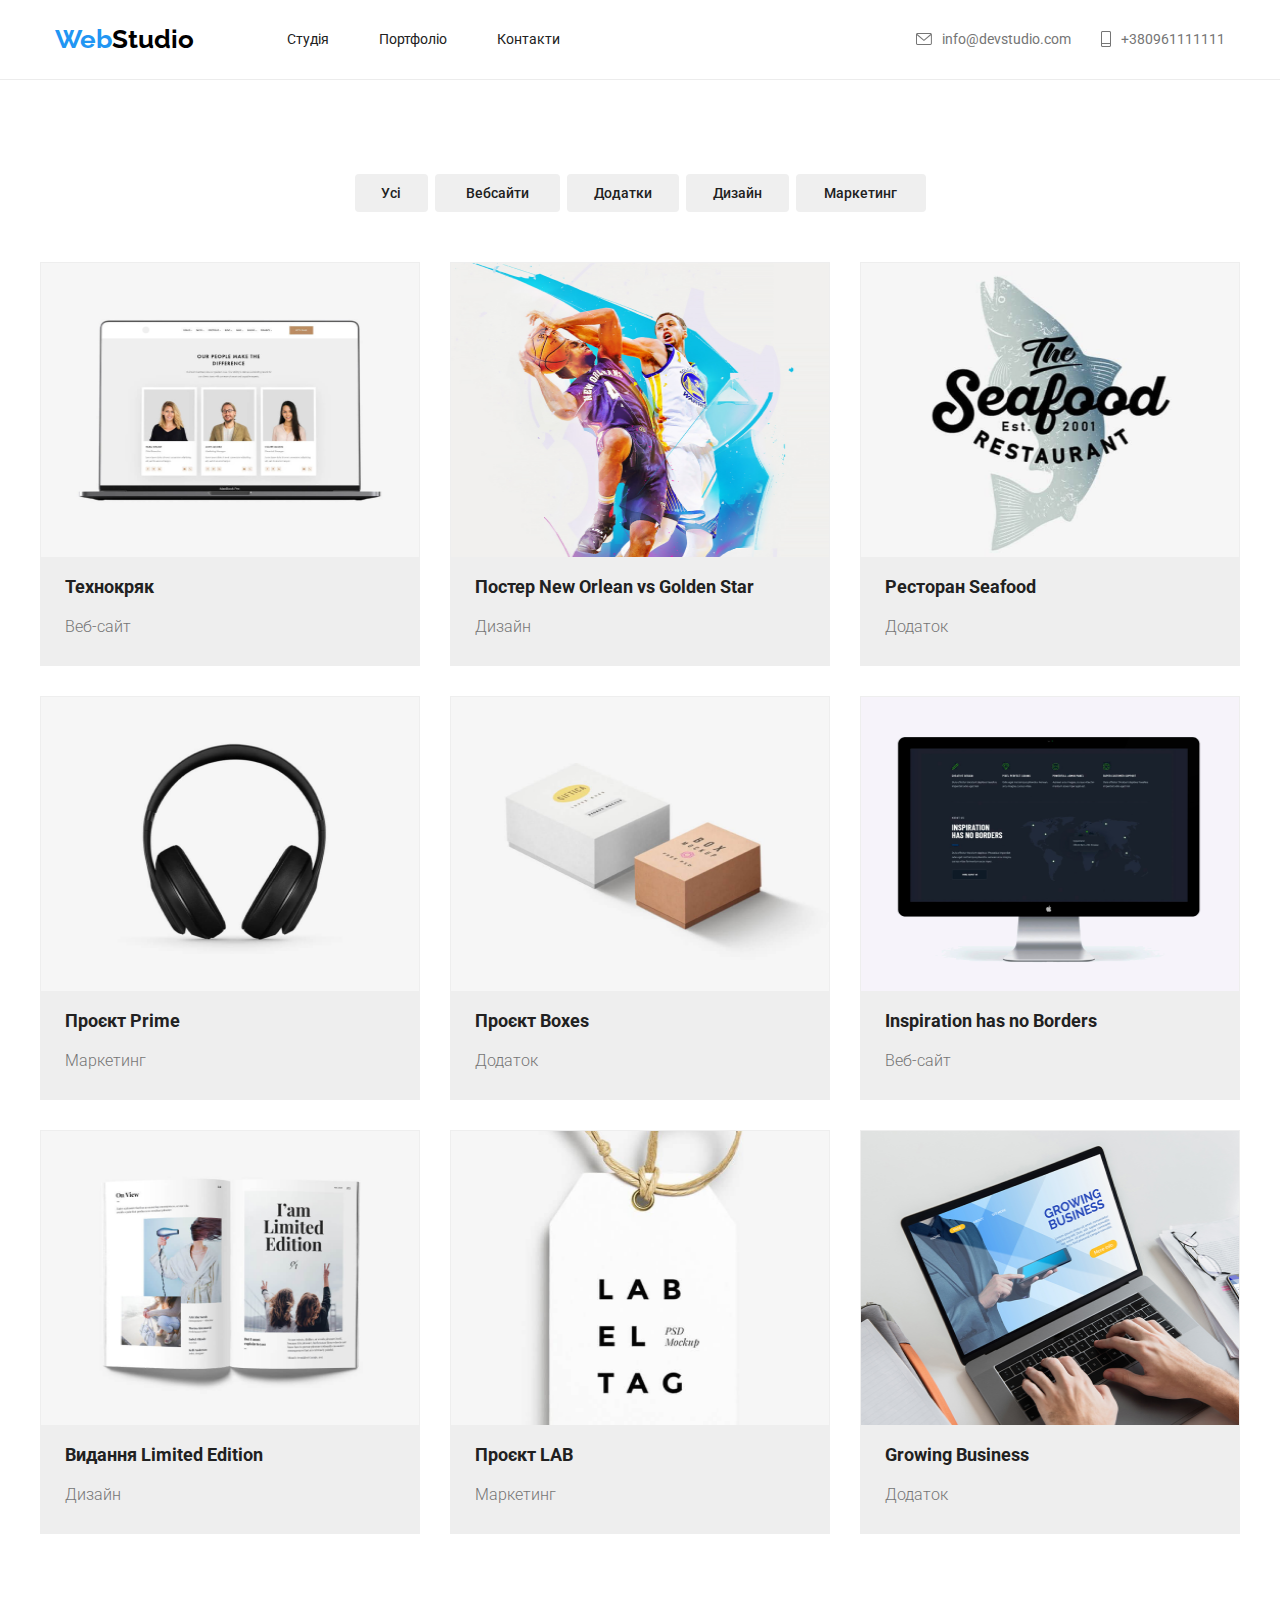
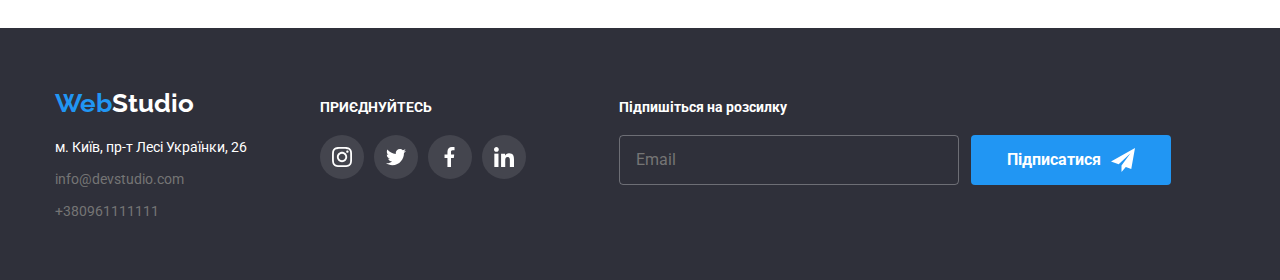
==== commit 170250df: "f" ====
--- a/portfolio.html
+++ b/portfolio.html
@@ -61,6 +61,14 @@
                             src="img/portfolio/img.png"
                             alt="portfolio image"
                         />
+                        <div class="overlay">
+                            <p>
+                                Ресурс пропонує комплексні пропозиції з різним
+                                рівнем функціоналу та сервісів. Все це дозволить
+                                відвідувачу отримати вичерпні відомості про
+                                компанію чи приватну особу.
+                            </p>
+                        </div>
                         <div class="title">
                             <h3>Технокряк</h3>
                             <p>Веб-сайт</p>
@@ -71,6 +79,14 @@
                             src="img/portfolio/img2.png"
                             alt="portfolio image"
                         />
+                        <div class="overlay">
+                            <p>
+                                Ресурс пропонує комплексні пропозиції з різним
+                                рівнем функціоналу та сервісів. Все це дозволить
+                                відвідувачу отримати вичерпні відомості про
+                                компанію чи приватну особу.
+                            </p>
+                        </div>
                         <div class="title">
                             <h3>Постер New Orlean vs Golden Star</h3>
                             <p>Дизайн</p>
@@ -81,6 +97,14 @@
                             src="img/portfolio/img3.png"
                             alt="portfolio image"
                         />
+                        <div class="overlay">
+                            <p>
+                                Ресурс пропонує комплексні пропозиції з різним
+                                рівнем функціоналу та сервісів. Все це дозволить
+                                відвідувачу отримати вичерпні відомості про
+                                компанію чи приватну особу.
+                            </p>
+                        </div>
                         <div class="title">
                             <h3>Ресторан Seafood</h3>
                             <p>Додаток</p>
@@ -91,6 +115,14 @@
                             src="img/portfolio/img4.png"
                             alt="portfolio image"
                         />
+                        <div class="overlay">
+                            <p>
+                                Ресурс пропонує комплексні пропозиції з різним
+                                рівнем функціоналу та сервісів. Все це дозволить
+                                відвідувачу отримати вичерпні відомості про
+                                компанію чи приватну особу.
+                            </p>
+                        </div>
                         <div class="title">
                             <h3>Проєкт Prime</h3>
                             <p>Маркетинг</p>
@@ -101,6 +133,14 @@
                             src="img/portfolio/img5.png"
                             alt="portfolio image"
                         />
+                        <div class="overlay">
+                            <p>
+                                Ресурс пропонує комплексні пропозиції з різним
+                                рівнем функціоналу та сервісів. Все це дозволить
+                                відвідувачу отримати вичерпні відомості про
+                                компанію чи приватну особу.
+                            </p>
+                        </div>
                         <div class="title">
                             <h3>Проєкт Boxes</h3>
                             <p>Додаток</p>
@@ -111,6 +151,14 @@
                             src="img/portfolio/img6.png"
                             alt="portfolio image"
                         />
+                        <div class="overlay">
+                            <p>
+                                Ресурс пропонує комплексні пропозиції з різним
+                                рівнем функціоналу та сервісів. Все це дозволить
+                                відвідувачу отримати вичерпні відомості про
+                                компанію чи приватну особу.
+                            </p>
+                        </div>
                         <div class="title">
                             <h3>Inspiration has no Borders</h3>
                             <p>Веб-сайт</p>
@@ -121,6 +169,14 @@
                             src="img/portfolio/img7.png"
                             alt="portfolio image"
                         />
+                        <div class="overlay">
+                            <p>
+                                Ресурс пропонує комплексні пропозиції з різним
+                                рівнем функціоналу та сервісів. Все це дозволить
+                                відвідувачу отримати вичерпні відомості про
+                                компанію чи приватну особу.
+                            </p>
+                        </div>
                         <div class="title">
                             <h3>Видання Limited Edition</h3>
                             <p>Дизайн</p>
@@ -131,6 +187,14 @@
                             src="img/portfolio/img8.png"
                             alt="portfolio image"
                         />
+                        <div class="overlay">
+                            <p>
+                                Ресурс пропонує комплексні пропозиції з різним
+                                рівнем функціоналу та сервісів. Все це дозволить
+                                відвідувачу отримати вичерпні відомості про
+                                компанію чи приватну особу.
+                            </p>
+                        </div>
                         <div class="title">
                             <h3>Проєкт LAB</h3>
                             <p>Маркетинг</p>
@@ -141,6 +205,14 @@
                             src="img/portfolio/img9.png"
                             alt="portfolio image"
                         />
+                        <div class="overlay">
+                            <p>
+                                Ресурс пропонує комплексні пропозиції з різним
+                                рівнем функціоналу та сервісів. Все це дозволить
+                                відвідувачу отримати вичерпні відомості про
+                                компанію чи приватну особу.
+                            </p>
+                        </div>
                         <div class="title">
                             <h3>Growing Business</h3>
                             <p>Додаток</p>
--- a/style.css
+++ b/style.css
@@ -841,10 +841,43 @@
     justify-content: flex-start;
     flex-direction: column;
     color: var(--light-text);
+
+    position: relative;
+
+    overflow: hidden;
 }
 
 .card:hover {
     box-shadow: 0px 2px 3px 0px rgba(0, 0, 0, 0.3);
+}
+
+.overlay {
+    position: absolute;
+    top: 0;
+    left: 0;
+
+    transform: translate(0%, 101%);
+
+    width: 100%;
+    height: 294px;
+
+    background: #2196f3e5;
+
+    display: flex;
+    align-items: center;
+    justify-content: center;
+
+    transition: transform 0.5s;
+}
+
+.card:hover .overlay {
+    transform: translate(0%, 0%);
+}
+
+.overlay p {
+    font-size: 18px;
+    color: #fff;
+    width: 322px;
 }
 
 .card img {
@@ -853,9 +886,13 @@
 }
 
 .card .title {
-    width: 322px;
-    height: 70px;
-    padding: 20px 24px 0px 0px;
+    width: 100%;
+    height: 110px;
+    padding: 20px 24px;
+
+    background: #eeeeee;
+
+    z-index: 1;
 }
 .card .title h3 {
     font-size: 18px;
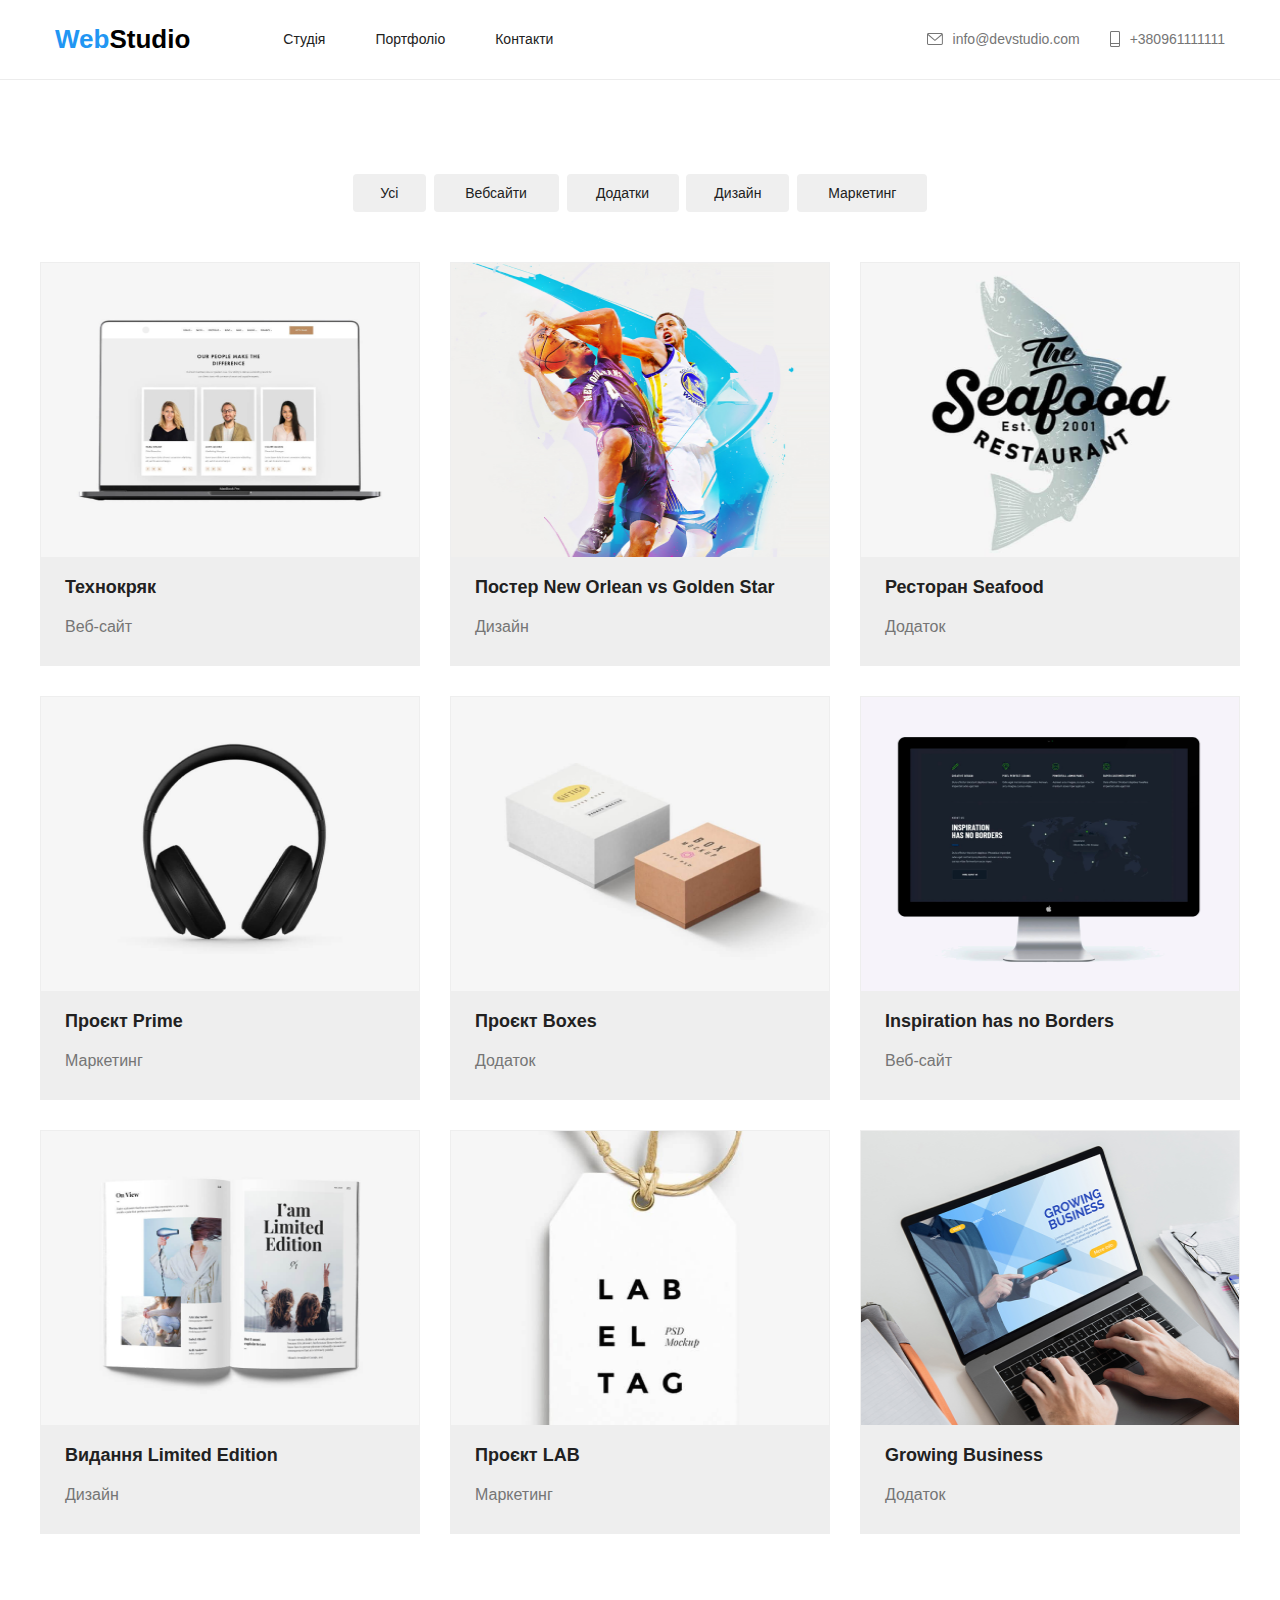
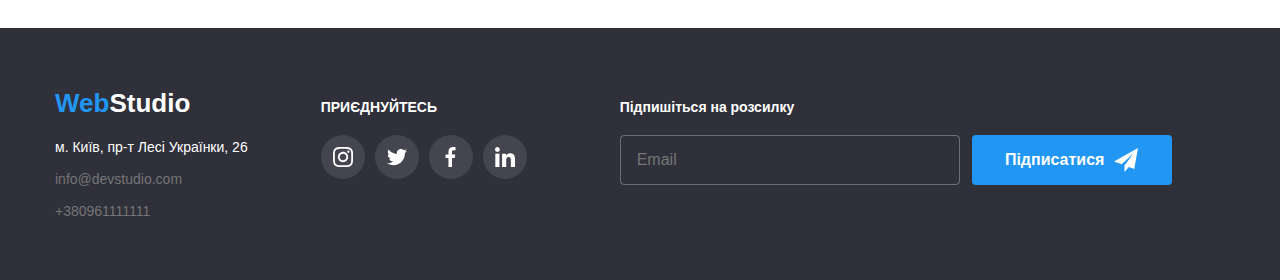
==== commit 9993baf3: "javilin" ====
--- a/portfolio.html
+++ b/portfolio.html
@@ -8,7 +8,7 @@
             rel="stylesheet"
             href="https://cdnjs.cloudflare.com/ajax/libs/modern-normalize/1.0.0/modern-normalize.min.css"
         />
-        <link rel="stylesheet" href="style.css" />
+        <link rel="stylesheet" href="/styles/main.css" />
     </head>
     <body>
         <header class="header">
--- a/styles/main.css
+++ b/styles/main.css
@@ -0,0 +1,934 @@
+:root {
+  --blue-color: #2196f3;
+  --text-color: #212121;
+  --light-text: #757575;
+  --bg-color: #2f303a;
+}/*# sourceMappingURL=main.css.map */
+@import url("https://fonts.googleapis.com/css2?family=Raleway:ital,wght@0,100..900;1,100..900&display=swap");
+@import url("https://fonts.googleapis.com/css2?family=Roboto:ital,wght@0,100;0,300;0,400;0,500;0,700;0,900;1,100;1,300;1,400;1,500;1,700;1,900&display=swap");
+
+:root {
+    --blue-color: #2196f3;
+    --text-color: #212121;
+    --light-text: #757575;
+    --bg-color: #2f303a;
+}
+
+* {
+    list-style-type: none;
+    padding: 0;
+    margin: 0;
+    font-size: 14px;
+    text-decoration: none;
+
+    color: var(--text-color);
+}
+
+::-webkit-scrollbar {
+    width: 5px;
+}
+
+::-webkit-scrollbar-thumb {
+    width: 5px;
+    background: var(--blue-color);
+    border-radius: 10px;
+}
+
+.container {
+    width: 1200px;
+    margin: 0 auto;
+    padding: 0 15px;
+}
+.flex-container {
+    width: 1200px;
+    margin: 0 auto;
+    padding: 0 15px;
+    display: flex;
+    align-items: center;
+    justify-content: center;
+    flex-direction: column;
+}
+.header-container {
+    width: 1200px;
+    margin: 0 auto;
+    padding: 0 15px;
+    display: flex;
+    align-items: center;
+    justify-content: space-between;
+    flex-direction: row;
+}
+
+body {
+    height: 100vh;
+    font-family: "Roboto", sans-serif;
+    align-items: center;
+    justify-content: center;
+}
+
+header {
+    position: fixed;
+    background-color: #ffffff;
+    padding: 0 15px;
+    width: 100%;
+    height: 80px;
+    border-bottom: solid 1px #ececec;
+    display: flex;
+    align-items: center;
+    justify-content: space-between;
+    flex-direction: row;
+    z-index: 5;
+}
+
+h1 {
+    font-size: 44px;
+}
+
+a:hover,
+a:focus {
+    color: var(--blue-color);
+}
+.no-scroll {
+    overflow: hidden;
+}
+
+.is-hidden {
+    opacity: 0;
+    visibility: hidden;
+    pointer-events: none;
+    transition: opacity 250ms cubic-bezier(0.4, 0, 0.2, 1);
+}
+
+.backdrop {
+    position: fixed;
+    top: 0;
+    left: 0;
+    width: 100%;
+    height: 100%;
+    background-color: rgba(0, 0, 0, 0.3);
+    backdrop-filter: blur(5px);
+    z-index: 100;
+
+    transition: opacity 250ms cubic-bezier(0.4, 0, 0.2, 1),
+        visibility 250ms linear;
+}
+
+.modal {
+    position: fixed;
+
+    top: 50%;
+    left: 50%;
+
+    transform: translate(-50%, -50%);
+
+    width: 528px;
+
+    background: #fff;
+
+    display: flex;
+    align-items: center;
+    justify-content: start;
+    flex-direction: column;
+}
+
+.modal h2 {
+    margin-top: 40px;
+
+    font-size: 20px;
+    font-weight: 700;
+    text-align: center;
+
+    color: var(--text-color);
+}
+
+#modal-close-btn {
+    display: flex;
+    align-items: center;
+    justify-content: center;
+
+    position: absolute;
+
+    width: 30px;
+    height: 30px;
+
+    background: transparent;
+
+    border-radius: 100px;
+
+    border: 1px solid #00000010;
+
+    margin: 0;
+    padding: 0;
+
+    top: 8px;
+    right: 8px;
+}
+#modal-close-btn svg {
+    fill: #000;
+    width: 11px;
+    height: 11px;
+}
+
+.modal svg {
+    width: 12px;
+    height: 12px;
+}
+
+.modal form {
+    display: flex;
+    align-items: start;
+    justify-content: center;
+    flex-direction: column;
+
+    gap: 10px;
+
+    margin-top: 20px;
+}
+
+.modal form label {
+    color: #757575;
+}
+.modal form .modal-checkbox {
+    align-self: center;
+    justify-self: center;
+
+    margin-top: 20px;
+}
+
+.modal form .modal-checkbox span {
+    color: #757575;
+}
+.modal form .modal-checkbox a {
+    color: var(--blue-color);
+    text-decoration: underline;
+}
+
+.modal form .modal-input-box {
+    width: 448px;
+    display: flex;
+    align-items: center;
+    justify-content: space-between;
+    flex-direction: row;
+
+    padding: 14px 15px;
+
+    border-radius: 4px;
+    border: 1px solid #21212120;
+}
+.modal form .modal-input-box input {
+    border: none;
+    outline: none;
+
+    width: 95%;
+}
+
+.modal form textarea {
+    resize: vertical;
+}
+
+.modal .modal-send {
+    margin-top: 30px;
+
+    width: 200px;
+    height: 50px;
+
+    display: flex;
+    align-items: center;
+    justify-content: center;
+
+    border: none;
+    outline: none;
+    border-radius: 4px;
+
+    align-self: center;
+    justify-self: end;
+
+    transition: all 250ms cubic-bezier(0.4, 0, 0.2, 1);
+}
+
+.modal-send:hover {
+    background: #208be4;
+
+    box-shadow: 0px 5px 10px #0000003a;
+}
+
+.modal-send:active {
+    background: #1973bc;
+}
+
+.modal form textarea {
+    width: 448px;
+    height: 120px;
+
+    border-radius: 4px;
+    border: 1px solid #21212120;
+
+    padding: 10px;
+}
+
+.header-navigation_nav-links {
+    margin: 0 0 0 93px;
+    display: flex;
+}
+
+.header-navigation_nav-links li {
+    margin-right: 50px;
+}
+
+.header-navigation_nav-links li a {
+    position: relative;
+
+    display: flex;
+    align-items: center;
+    justify-content: center;
+}
+.header-navigation_nav-links li a::after {
+    content: "";
+    width: 50%;
+    height: 4px;
+    border-radius: 10px;
+    position: absolute;
+    bottom: -32px;
+    background: var(--blue-color);
+    transition: all 250ms cubic-bezier(0.4, 0, 0.2, 1);
+
+    opacity: 0;
+}
+
+.header-navigation_nav-links li a:hover::after {
+    width: 100%;
+
+    bottom: -32px;
+
+    opacity: 1;
+}
+
+.header-navigation {
+    display: flex;
+    align-items: center;
+    justify-content: center;
+}
+
+.header-contacts {
+    display: flex;
+    align-items: center;
+    justify-content: center;
+    gap: 30px;
+}
+
+.header-mail,
+.header-phone {
+    display: flex;
+    align-items: center;
+    justify-content: center;
+    gap: 10px;
+
+    color: var(--light-text);
+    fill: var(--light-text);
+
+    transition: all 250ms cubic-bezier(0.4, 0, 0.2, 1);
+}
+
+.header-mail:hover,
+.header-phone:hover {
+    color: var(--blue-color);
+    fill: var(--blue-color);
+}
+
+.header-mail svg {
+    fill: inherit;
+    width: 16px;
+    height: 12px;
+}
+.header-phone svg {
+    fill: inherit;
+    width: 10px;
+    height: 16px;
+}
+
+.header-contacts a {
+    color: var(--light-text);
+}
+
+.header-contacts a:hover,
+.header-contacts a:focus {
+    color: inherit;
+}
+
+.header-navigation_logo {
+    font-family: "Raleway", sans-serif;
+    font-weight: bold;
+    font-size: 26px;
+    color: #000;
+}
+.logoweb {
+    color: var(--blue-color);
+    font-size: 26px;
+}
+
+main {
+    padding-top: 80px;
+}
+
+.main-section1 {
+    height: 600px;
+    background: linear-gradient(rgba(47, 48, 58, 0.4), rgba(47, 48, 58, 0.4)),
+        url(./img/main/main-background.png) fixed;
+    color: #fff;
+    padding: 0;
+    display: flex;
+    align-items: center;
+    justify-content: center;
+    flex-direction: column;
+}
+
+.main-section1 h1 {
+    color: #fff;
+    text-transform: uppercase;
+    width: 696px;
+    font-family: Roboto;
+    font-size: 44px;
+    font-weight: 900;
+    line-height: 60px;
+    letter-spacing: 0.06em;
+    text-align: center;
+}
+
+.main-section1 button {
+    margin: 30px 0;
+    width: 216px;
+    height: 50px;
+    background-color: var(--blue-color);
+    border: none;
+    border-radius: 4px;
+    outline: none;
+    transition: all 250ms cubic-bezier(0.4, 0, 0.2, 1);
+    color: #fff;
+}
+
+.main-section1 button:hover {
+    background: #1d83d5;
+}
+
+.main-section1 button:active {
+    background: #1973bc;
+}
+
+.main-features {
+    padding: 94px 0;
+}
+
+#feature1::before {
+    content: url(./img/main/feature1.png);
+}
+#feature2::before {
+    content: url(./img/main/feature2.png);
+}
+#feature3::before {
+    content: url(./img/main/feature3.png);
+}
+#feature4::before {
+    content: url(./img/main/feature4.png);
+}
+
+.main-features ul {
+    width: 1200px;
+    display: flex;
+    align-items: start;
+    justify-content: center;
+    flex-direction: row;
+    gap: 30px;
+}
+
+.main-features ul li {
+    width: 270px;
+}
+
+.main-features ul li h3 {
+    color: var(--text-color);
+    margin-bottom: 10px;
+    margin-top: 30px;
+}
+
+.main-features ul li p {
+    color: var(--light-text);
+    font-family: Roboto;
+    font-size: 14px;
+    font-weight: 400;
+    line-height: 24px;
+    letter-spacing: 0.03em;
+    text-align: left;
+    width: 270px;
+}
+
+.main-features-wdwd {
+    margin: 94px 0;
+    display: flex;
+    flex-direction: column;
+    align-items: center;
+    justify-content: center;
+}
+
+.main-features-wdwd h2 {
+    font-size: 36px;
+    margin: 50px 0;
+}
+
+.main-features-wdwd .images {
+    display: flex;
+    align-items: center;
+    /* justify-content: space-between; */
+    gap: 30px;
+}
+
+.main-features-wdwd .images .wdwd-image {
+    position: relative;
+}
+
+.main-features-wdwd .images .wdwd-image img {
+    width: 370px;
+    height: 294px;
+}
+.main-features-wdwd .images .wdwd-image .wdwd-label {
+    padding: 27px 95px;
+    display: flex;
+    align-items: center;
+    justify-content: center;
+
+    position: absolute;
+    bottom: 0;
+    right: 0;
+    left: 0;
+
+    color: #fff;
+    background: #2f303acc;
+    font-weight: 700;
+
+    font-size: 14px;
+
+    text-transform: uppercase;
+}
+
+.main-team {
+    background-color: #f5f4fa;
+    padding: 94px 0px;
+    display: flex;
+    align-items: center;
+    justify-content: center;
+    flex-direction: column;
+}
+
+.main-team h2 {
+    font-size: 36px;
+}
+
+.main-team ul {
+    display: flex;
+    align-items: center;
+    justify-content: center;
+    flex-direction: row;
+    gap: 30px;
+    margin: 50px 0px;
+}
+
+.main-team ul li {
+    width: 270px;
+    display: flex;
+    flex-direction: column;
+    align-items: center;
+    justify-content: center;
+    background-color: #fff;
+    border-radius: 0 0 4px 4px;
+    padding-bottom: 43px;
+
+    box-shadow: 0px 2px 3px 0px rgba(0, 0, 0, 0.3);
+}
+.main-team ul li img {
+    width: 270px;
+    height: 260px;
+}
+
+.main-team ul li h5 {
+    margin: 30px 0 0 0;
+    font-size: 16px;
+}
+.main-team ul li p {
+    color: var(--light-text);
+    margin: 10px 0 30px 0;
+}
+
+.team-links {
+    display: flex;
+    align-items: center;
+    justify-content: center;
+    gap: 5px;
+}
+.team-links .team-icon {
+    padding: 12px;
+    width: 44px;
+    height: 44px;
+
+    fill: #afb1b8;
+
+    border-radius: 100px;
+    display: flex;
+    align-items: center;
+    justify-content: center;
+
+    transition: all 250ms cubic-bezier(0.4, 0, 0.2, 1);
+}
+
+.team-links .team-icon:hover {
+    fill: #fff;
+    background: #2196f3;
+}
+
+.team-links .team-icon svg {
+    width: 20px;
+    height: 20px;
+    fill: inherit;
+}
+
+.clients {
+    padding: 94px 0;
+
+    display: flex;
+    align-items: center;
+    justify-content: center;
+    flex-direction: column;
+    gap: 50px;
+}
+
+.clients h2 {
+    font-size: 36px;
+}
+
+.clients-brands {
+    display: flex;
+    align-items: center;
+    justify-content: center;
+    gap: 30px;
+}
+
+.client-brand {
+    border: #afb1b8 1px solid;
+    fill: #afb1b8;
+
+    width: 170px;
+    height: 92px;
+    display: flex;
+    align-items: center;
+    justify-content: center;
+    border-radius: 4px;
+    transition: all 250ms cubic-bezier(0.4, 0, 0.2, 1);
+}
+
+.client-brand:hover {
+    fill: var(--blue-color);
+    border: var(--blue-color) 1px solid;
+}
+
+.client-brand svg {
+    fill: inherit;
+}
+
+footer {
+    height: 252px;
+    background-color: var(--bg-color);
+    display: flex;
+    justify-content: center;
+    flex-direction: column;
+}
+
+footer address span {
+    color: #fff;
+}
+footer a {
+    color: var(--light-text);
+}
+footer a:hover,
+footer a:focus {
+    color: var(--blue-color);
+}
+
+footer address {
+    font-style: normal;
+
+    margin-top: 20px;
+}
+
+.footer {
+    display: flex;
+    align-items: baseline;
+    gap: 73px;
+}
+
+.footer-right {
+    display: flex;
+    align-items: start;
+    justify-content: center;
+    flex-direction: row;
+
+    gap: 93px;
+}
+
+.footer-right .footer-sect1 {
+    display: flex;
+
+    justify-content: center;
+    flex-direction: column;
+    gap: 20px;
+}
+.footer-right .footer-sect1 h3 {
+    font-size: 14px;
+    color: #fff;
+}
+
+.footer-icons {
+    display: flex;
+    align-items: center;
+    justify-content: center;
+    gap: 10px;
+}
+.footer-icons .footer-icon {
+    padding: 12px;
+    width: 44px;
+    height: 44px;
+
+    fill: #fff;
+    background: #ffffff1a;
+
+    border-radius: 100px;
+    display: flex;
+    align-items: center;
+    justify-content: center;
+    transition: all 250ms cubic-bezier(0.4, 0, 0.2, 1);
+}
+
+.footer-icons .footer-icon:hover {
+    fill: #fff;
+    background: #2196f3;
+}
+
+.footer-icons .footer-icon svg {
+    width: 20px;
+    height: 20px;
+    fill: inherit;
+}
+
+.footer-form {
+    display: flex;
+    align-items: start;
+    justify-content: center;
+    flex-direction: column;
+    gap: 20px;
+}
+
+.footer-form form {
+    display: flex;
+    align-items: center;
+    justify-content: center;
+
+    gap: 12px;
+}
+
+.footer-form span {
+    color: #fff;
+    font-size: 14px;
+    font-weight: 700;
+}
+.footer-form form input {
+    width: 340px;
+    height: 50px;
+
+    display: flex;
+    align-items: center;
+    justify-content: center;
+
+    border: none;
+    outline: none;
+    border-radius: 4px;
+
+    padding: 0 16px;
+
+    background: transparent;
+    border: #ffffff4d 1px solid;
+
+    color: #fff;
+
+    font-size: 16px;
+    font-weight: 400;
+}
+.footer-form form .modal-send {
+    width: 200px;
+    height: 50px;
+
+    display: flex;
+    align-items: center;
+    justify-content: center;
+
+    border: none;
+    outline: none;
+    border-radius: 4px;
+    gap: 10px;
+
+    color: #fff;
+    font-size: 16px;
+    font-weight: 700;
+
+    background-color: var(--blue-color);
+}
+
+.footer-form form .modal-send svg {
+    fill: #fff;
+    width: 24px;
+    height: 24px;
+}
+
+.footer-logow {
+    margin: 20px 0px;
+    font-family: "Raleway", sans-serif;
+    font-weight: bold;
+    font-size: 26px;
+    color: #fff;
+
+    .logoweb {
+        color: var(--blue-color);
+        font-size: 26px;
+    }
+}
+
+/* ! portfolio page */
+
+.portfolio {
+    display: flex;
+    align-items: center;
+    justify-content: center;
+    flex-direction: column;
+    padding: 94px 0;
+}
+
+.filters {
+    margin-bottom: 50px;
+}
+
+.filters button {
+    height: 38px;
+    border: none;
+    border-radius: 4px;
+    outline: none;
+    color: var(--text-color);
+    font-weight: 500;
+    margin: 0 2px;
+
+    transition: all 250ms cubic-bezier(0.4, 0, 0.2, 1);
+}
+
+.filters button:hover {
+    filter: drop-shadow(0px 1px 2px #00000040);
+}
+.filters button:focus {
+    color: #fff;
+    background-color: var(--blue-color);
+    filter: drop-shadow(0px 1px 2px #00000040);
+}
+
+#all {
+    width: 73px;
+}
+#web {
+    width: 125px;
+}
+#addon {
+    width: 112px;
+}
+#design {
+    width: 103px;
+}
+#marketing {
+    width: 130px;
+}
+
+.cards {
+    display: flex;
+    flex-wrap: wrap;
+    gap: 30px;
+}
+
+.card {
+    height: 404px;
+
+    flex-basis: calc((100% - 60px) / 3);
+
+    border: solid 1px #eeeeee;
+    display: flex;
+    align-items: center;
+    justify-content: flex-start;
+    flex-direction: column;
+    color: var(--light-text);
+
+    position: relative;
+
+    overflow: hidden;
+
+    transition: all 250ms cubic-bezier(0.4, 0, 0.2, 1);
+}
+
+.card:hover {
+    box-shadow: 0px 2px 3px 0px rgba(0, 0, 0, 0.3);
+}
+
+.overlay {
+    position: absolute;
+    top: 0;
+    left: 0;
+
+    transform: translate(0%, 101%);
+
+    width: 100%;
+    height: 294px;
+
+    background: #2196f3e5;
+
+    display: flex;
+    align-items: center;
+    justify-content: center;
+
+    transition: all 250ms cubic-bezier(0.4, 0, 0.2, 1);
+}
+
+.card:hover .overlay {
+    transform: translate(0%, 0%);
+}
+
+.overlay p {
+    font-size: 18px;
+    color: #fff;
+    width: 322px;
+}
+
+.card img {
+    height: 294px;
+    width: 100%;
+}
+
+.card .title {
+    width: 100%;
+    height: 110px;
+    padding: 20px 24px;
+
+    background: #eeeeee;
+
+    z-index: 1;
+}
+.card .title h3 {
+    font-size: 18px;
+    font-weight: bold;
+    color: var(--text-color);
+}
+.card .title p {
+    font-size: 16px;
+    font-weight: 300;
+    margin-top: 20px;
+    color: var(--light-text);
+}
+
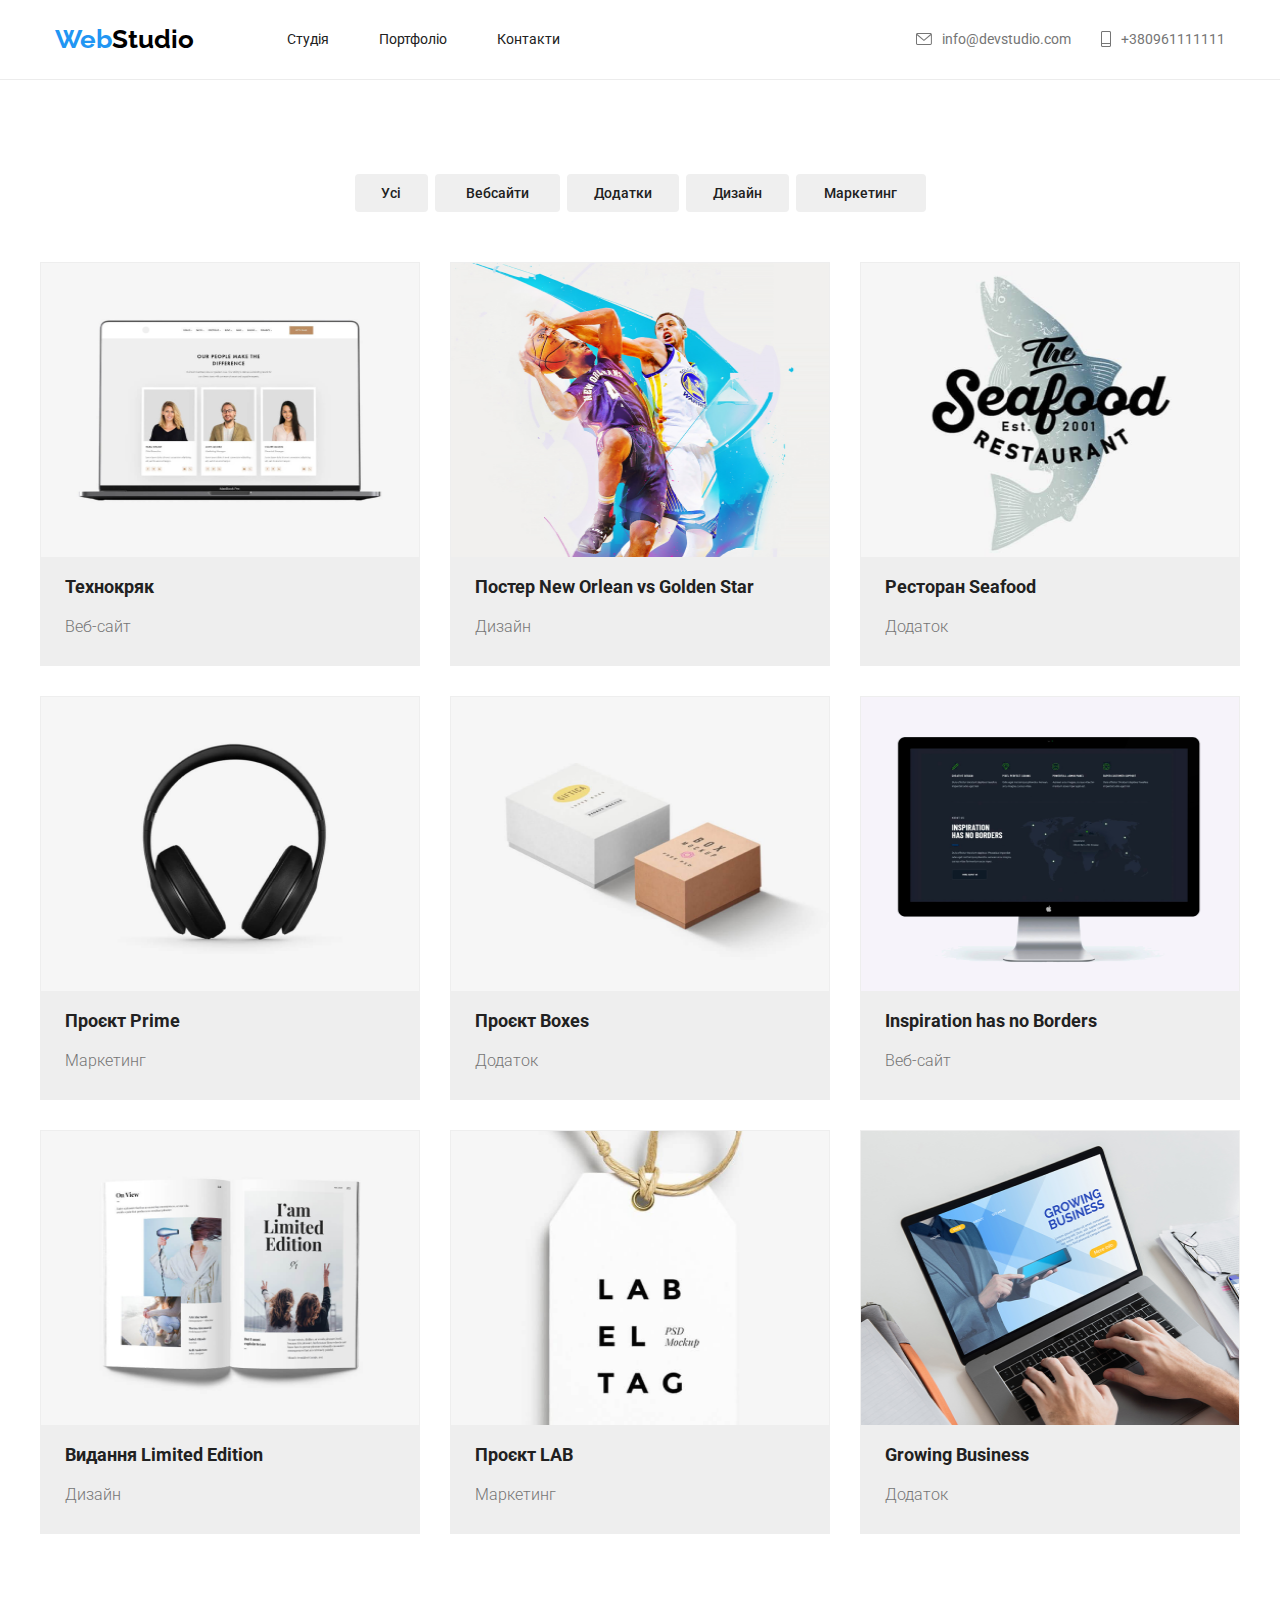
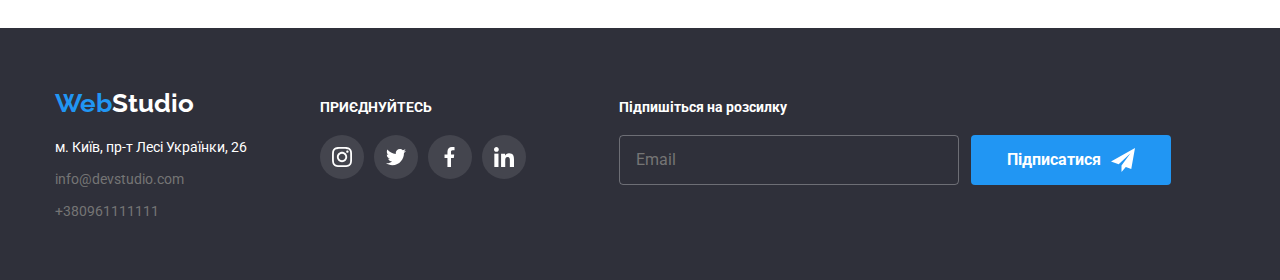
==== commit b223de21: "globale update=" ====
--- a/portfolio.html
+++ b/portfolio.html
@@ -8,7 +8,7 @@
             rel="stylesheet"
             href="https://cdnjs.cloudflare.com/ajax/libs/modern-normalize/1.0.0/modern-normalize.min.css"
         />
-        <link rel="stylesheet" href="/styles/main.css" />
+        <link rel="stylesheet" href="styles/main.css" />
     </head>
     <body>
         <header class="header">
--- a/styles/main.css
+++ b/styles/main.css
@@ -1,934 +1,871 @@
-:root {
-  --blue-color: #2196f3;
-  --text-color: #212121;
-  --light-text: #757575;
-  --bg-color: #2f303a;
-}/*# sourceMappingURL=main.css.map */
 @import url("https://fonts.googleapis.com/css2?family=Raleway:ital,wght@0,100..900;1,100..900&display=swap");
 @import url("https://fonts.googleapis.com/css2?family=Roboto:ital,wght@0,100;0,300;0,400;0,500;0,700;0,900;1,100;1,300;1,400;1,500;1,700;1,900&display=swap");
-
-:root {
-    --blue-color: #2196f3;
-    --text-color: #212121;
-    --light-text: #757575;
-    --bg-color: #2f303a;
-}
-
 * {
-    list-style-type: none;
-    padding: 0;
-    margin: 0;
-    font-size: 14px;
-    text-decoration: none;
-
-    color: var(--text-color);
+  list-style-type: none;
+  padding: 0;
+  margin: 0;
+  font-size: 14px;
+  text-decoration: none;
+  color: #212121;
 }
 
 ::-webkit-scrollbar {
-    width: 5px;
+  width: 5px;
 }
 
 ::-webkit-scrollbar-thumb {
-    width: 5px;
-    background: var(--blue-color);
-    border-radius: 10px;
+  width: 5px;
+  background: #2196f3;
+  border-radius: 10px;
 }
 
 .container {
-    width: 1200px;
-    margin: 0 auto;
-    padding: 0 15px;
-}
+  width: 1200px;
+  margin: 0 auto;
+  padding: 0 15px;
+}
+
 .flex-container {
-    width: 1200px;
-    margin: 0 auto;
-    padding: 0 15px;
-    display: flex;
-    align-items: center;
-    justify-content: center;
-    flex-direction: column;
-}
+  width: 1200px;
+  margin: 0 auto;
+  padding: 0 15px;
+  display: flex;
+  align-items: center;
+  justify-content: center;
+  flex-direction: column;
+}
+
 .header-container {
-    width: 1200px;
-    margin: 0 auto;
-    padding: 0 15px;
-    display: flex;
-    align-items: center;
-    justify-content: space-between;
-    flex-direction: row;
+  width: 1200px;
+  margin: 0 auto;
+  padding: 0 15px;
+  display: flex;
+  align-items: center;
+  justify-content: space-between;
+  flex-direction: row;
 }
 
 body {
-    height: 100vh;
-    font-family: "Roboto", sans-serif;
-    align-items: center;
-    justify-content: center;
+  height: 100vh;
+  font-family: "Roboto", sans-serif;
+  align-items: center;
+  justify-content: center;
 }
 
 header {
-    position: fixed;
-    background-color: #ffffff;
-    padding: 0 15px;
-    width: 100%;
-    height: 80px;
-    border-bottom: solid 1px #ececec;
-    display: flex;
-    align-items: center;
-    justify-content: space-between;
-    flex-direction: row;
-    z-index: 5;
+  position: fixed;
+  background-color: #ffffff;
+  padding: 0 15px;
+  width: 100%;
+  height: 80px;
+  border-bottom: solid 1px #ececec;
+  display: flex;
+  align-items: center;
+  justify-content: space-between;
+  flex-direction: row;
+  z-index: 5;
 }
 
 h1 {
-    font-size: 44px;
+  font-size: 44px;
 }
 
 a:hover,
 a:focus {
-    color: var(--blue-color);
-}
+  color: #2196f3;
+}
+
 .no-scroll {
-    overflow: hidden;
+  overflow: hidden;
 }
 
 .is-hidden {
-    opacity: 0;
-    visibility: hidden;
-    pointer-events: none;
-    transition: opacity 250ms cubic-bezier(0.4, 0, 0.2, 1);
+  opacity: 0;
+  visibility: hidden;
+  pointer-events: none;
+  transition: opacity 250ms cubic-bezier(0.4, 0, 0.2, 1);
 }
 
 .backdrop {
-    position: fixed;
-    top: 0;
-    left: 0;
-    width: 100%;
-    height: 100%;
-    background-color: rgba(0, 0, 0, 0.3);
-    backdrop-filter: blur(5px);
-    z-index: 100;
-
-    transition: opacity 250ms cubic-bezier(0.4, 0, 0.2, 1),
-        visibility 250ms linear;
+  position: fixed;
+  top: 0;
+  left: 0;
+  width: 100%;
+  height: 100%;
+  background-color: rgba(0, 0, 0, 0.3);
+  -webkit-backdrop-filter: blur(5px);
+          backdrop-filter: blur(5px);
+  z-index: 100;
+  transition: opacity 250ms cubic-bezier(0.4, 0, 0.2, 1), visibility 250ms linear;
 }
 
 .modal {
-    position: fixed;
-
-    top: 50%;
-    left: 50%;
-
-    transform: translate(-50%, -50%);
-
-    width: 528px;
-
-    background: #fff;
-
-    display: flex;
-    align-items: center;
-    justify-content: start;
-    flex-direction: column;
+  position: fixed;
+  top: 50%;
+  left: 50%;
+  transform: translate(-50%, -50%);
+  width: 528px;
+  background: #fff;
+  display: flex;
+  align-items: center;
+  justify-content: start;
+  flex-direction: column;
 }
 
 .modal h2 {
-    margin-top: 40px;
-
-    font-size: 20px;
-    font-weight: 700;
-    text-align: center;
-
-    color: var(--text-color);
+  margin-top: 40px;
+  font-size: 20px;
+  font-weight: 700;
+  text-align: center;
+  color: #212121;
 }
 
 #modal-close-btn {
-    display: flex;
-    align-items: center;
-    justify-content: center;
-
-    position: absolute;
-
-    width: 30px;
-    height: 30px;
-
-    background: transparent;
-
-    border-radius: 100px;
-
-    border: 1px solid #00000010;
-
-    margin: 0;
-    padding: 0;
-
-    top: 8px;
-    right: 8px;
-}
+  display: flex;
+  align-items: center;
+  justify-content: center;
+  position: absolute;
+  width: 30px;
+  height: 30px;
+  background: transparent;
+  border-radius: 100px;
+  border: 1px solid rgba(0, 0, 0, 0.062745098);
+  margin: 0;
+  padding: 0;
+  top: 8px;
+  right: 8px;
+}
+
 #modal-close-btn svg {
-    fill: #000;
-    width: 11px;
-    height: 11px;
+  fill: #000;
+  width: 11px;
+  height: 11px;
 }
 
 .modal svg {
-    width: 12px;
-    height: 12px;
+  width: 12px;
+  height: 12px;
 }
 
 .modal form {
-    display: flex;
-    align-items: start;
-    justify-content: center;
-    flex-direction: column;
-
-    gap: 10px;
-
-    margin-top: 20px;
+  display: flex;
+  align-items: start;
+  justify-content: center;
+  flex-direction: column;
+  gap: 10px;
+  margin-top: 20px;
 }
 
 .modal form label {
-    color: #757575;
-}
+  color: #757575;
+}
+
 .modal form .modal-checkbox {
-    align-self: center;
-    justify-self: center;
-
-    margin-top: 20px;
+  align-self: center;
+  justify-self: center;
+  margin-top: 20px;
 }
 
 .modal form .modal-checkbox span {
-    color: #757575;
-}
+  color: #757575;
+}
+
 .modal form .modal-checkbox a {
-    color: var(--blue-color);
-    text-decoration: underline;
+  color: #2196f3;
+  text-decoration: underline;
 }
 
 .modal form .modal-input-box {
-    width: 448px;
-    display: flex;
-    align-items: center;
-    justify-content: space-between;
-    flex-direction: row;
-
-    padding: 14px 15px;
-
-    border-radius: 4px;
-    border: 1px solid #21212120;
-}
+  width: 448px;
+  display: flex;
+  align-items: center;
+  justify-content: space-between;
+  flex-direction: row;
+  padding: 14px 15px;
+  border-radius: 4px;
+  border: 1px solid rgba(33, 33, 33, 0.1254901961);
+}
+
 .modal form .modal-input-box input {
-    border: none;
-    outline: none;
-
-    width: 95%;
+  border: none;
+  outline: none;
+  width: 95%;
 }
 
 .modal form textarea {
-    resize: vertical;
+  resize: vertical;
 }
 
 .modal .modal-send {
-    margin-top: 30px;
-
-    width: 200px;
-    height: 50px;
-
-    display: flex;
-    align-items: center;
-    justify-content: center;
-
-    border: none;
-    outline: none;
-    border-radius: 4px;
-
-    align-self: center;
-    justify-self: end;
-
-    transition: all 250ms cubic-bezier(0.4, 0, 0.2, 1);
+  margin-top: 30px;
+  width: 200px;
+  height: 50px;
+  display: flex;
+  align-items: center;
+  justify-content: center;
+  border: none;
+  outline: none;
+  border-radius: 4px;
+  align-self: center;
+  justify-self: end;
+  transition: all 250ms cubic-bezier(0.4, 0, 0.2, 1);
 }
 
 .modal-send:hover {
-    background: #208be4;
-
-    box-shadow: 0px 5px 10px #0000003a;
+  background: #208be4;
+  box-shadow: 0px 5px 10px rgba(0, 0, 0, 0.2274509804);
 }
 
 .modal-send:active {
-    background: #1973bc;
+  background: #1973bc;
 }
 
 .modal form textarea {
-    width: 448px;
-    height: 120px;
-
-    border-radius: 4px;
-    border: 1px solid #21212120;
-
-    padding: 10px;
+  width: 448px;
+  height: 120px;
+  border-radius: 4px;
+  border: 1px solid rgba(33, 33, 33, 0.1254901961);
+  padding: 10px;
 }
 
 .header-navigation_nav-links {
-    margin: 0 0 0 93px;
-    display: flex;
+  margin: 0 0 0 93px;
+  display: flex;
 }
 
 .header-navigation_nav-links li {
-    margin-right: 50px;
+  margin-right: 50px;
 }
 
 .header-navigation_nav-links li a {
-    position: relative;
-
-    display: flex;
-    align-items: center;
-    justify-content: center;
-}
+  position: relative;
+  display: flex;
+  align-items: center;
+  justify-content: center;
+}
+
 .header-navigation_nav-links li a::after {
-    content: "";
-    width: 50%;
-    height: 4px;
-    border-radius: 10px;
-    position: absolute;
-    bottom: -32px;
-    background: var(--blue-color);
-    transition: all 250ms cubic-bezier(0.4, 0, 0.2, 1);
-
-    opacity: 0;
+  content: "";
+  width: 50%;
+  height: 4px;
+  border-radius: 10px;
+  position: absolute;
+  bottom: -32px;
+  background: #2196f3;
+  transition: all 250ms cubic-bezier(0.4, 0, 0.2, 1);
+  opacity: 0;
 }
 
 .header-navigation_nav-links li a:hover::after {
-    width: 100%;
-
-    bottom: -32px;
-
-    opacity: 1;
+  width: 100%;
+  bottom: -32px;
+  opacity: 1;
 }
 
 .header-navigation {
-    display: flex;
-    align-items: center;
-    justify-content: center;
+  display: flex;
+  align-items: center;
+  justify-content: center;
 }
 
 .header-contacts {
-    display: flex;
-    align-items: center;
-    justify-content: center;
-    gap: 30px;
+  display: flex;
+  align-items: center;
+  justify-content: center;
+  gap: 30px;
 }
 
 .header-mail,
 .header-phone {
-    display: flex;
-    align-items: center;
-    justify-content: center;
-    gap: 10px;
-
-    color: var(--light-text);
-    fill: var(--light-text);
-
-    transition: all 250ms cubic-bezier(0.4, 0, 0.2, 1);
+  display: flex;
+  align-items: center;
+  justify-content: center;
+  gap: 10px;
+  color: #757575;
+  fill: #757575;
+  transition: all 250ms cubic-bezier(0.4, 0, 0.2, 1);
 }
 
 .header-mail:hover,
 .header-phone:hover {
-    color: var(--blue-color);
-    fill: var(--blue-color);
+  color: #2196f3;
+  fill: #2196f3;
 }
 
 .header-mail svg {
-    fill: inherit;
-    width: 16px;
-    height: 12px;
-}
+  fill: inherit;
+  width: 16px;
+  height: 12px;
+}
+
 .header-phone svg {
-    fill: inherit;
-    width: 10px;
-    height: 16px;
+  fill: inherit;
+  width: 10px;
+  height: 16px;
 }
 
 .header-contacts a {
-    color: var(--light-text);
+  color: #757575;
 }
 
 .header-contacts a:hover,
 .header-contacts a:focus {
-    color: inherit;
+  color: inherit;
 }
 
 .header-navigation_logo {
-    font-family: "Raleway", sans-serif;
-    font-weight: bold;
-    font-size: 26px;
-    color: #000;
-}
+  font-family: "Raleway", sans-serif;
+  font-weight: bold;
+  font-size: 26px;
+  color: #000;
+}
+
 .logoweb {
-    color: var(--blue-color);
-    font-size: 26px;
+  color: #2196f3;
+  font-size: 26px;
 }
 
 main {
-    padding-top: 80px;
+  padding-top: 80px;
 }
 
 .main-section1 {
-    height: 600px;
-    background: linear-gradient(rgba(47, 48, 58, 0.4), rgba(47, 48, 58, 0.4)),
-        url(./img/main/main-background.png) fixed;
-    color: #fff;
-    padding: 0;
-    display: flex;
-    align-items: center;
-    justify-content: center;
-    flex-direction: column;
+  height: 600px;
+  background: linear-gradient(rgba(47, 48, 58, 0.4), rgba(47, 48, 58, 0.4)), url(./img/main/main-background.png) fixed;
+  color: #fff;
+  padding: 0;
+  display: flex;
+  align-items: center;
+  justify-content: center;
+  flex-direction: column;
 }
 
 .main-section1 h1 {
-    color: #fff;
-    text-transform: uppercase;
-    width: 696px;
-    font-family: Roboto;
-    font-size: 44px;
-    font-weight: 900;
-    line-height: 60px;
-    letter-spacing: 0.06em;
-    text-align: center;
+  color: #fff;
+  text-transform: uppercase;
+  width: 696px;
+  font-family: Roboto;
+  font-size: 44px;
+  font-weight: 900;
+  line-height: 60px;
+  letter-spacing: 0.06em;
+  text-align: center;
 }
 
 .main-section1 button {
-    margin: 30px 0;
-    width: 216px;
-    height: 50px;
-    background-color: var(--blue-color);
-    border: none;
-    border-radius: 4px;
-    outline: none;
-    transition: all 250ms cubic-bezier(0.4, 0, 0.2, 1);
-    color: #fff;
+  margin: 30px 0;
+  width: 216px;
+  height: 50px;
+  background-color: #2196f3;
+  border: none;
+  border-radius: 4px;
+  outline: none;
+  transition: all 250ms cubic-bezier(0.4, 0, 0.2, 1);
+  color: #fff;
 }
 
 .main-section1 button:hover {
-    background: #1d83d5;
+  background: #1d83d5;
 }
 
 .main-section1 button:active {
-    background: #1973bc;
+  background: #1973bc;
 }
 
 .main-features {
-    padding: 94px 0;
+  padding: 94px 0;
 }
 
 #feature1::before {
-    content: url(./img/main/feature1.png);
-}
+  content: url(./img/main/feature1.png);
+}
+
 #feature2::before {
-    content: url(./img/main/feature2.png);
-}
+  content: url(./img/main/feature2.png);
+}
+
 #feature3::before {
-    content: url(./img/main/feature3.png);
-}
+  content: url(./img/main/feature3.png);
+}
+
 #feature4::before {
-    content: url(./img/main/feature4.png);
+  content: url(./img/main/feature4.png);
 }
 
 .main-features ul {
-    width: 1200px;
-    display: flex;
-    align-items: start;
-    justify-content: center;
-    flex-direction: row;
-    gap: 30px;
+  width: 1200px;
+  display: flex;
+  align-items: start;
+  justify-content: center;
+  flex-direction: row;
+  gap: 30px;
 }
 
 .main-features ul li {
-    width: 270px;
+  width: 270px;
 }
 
 .main-features ul li h3 {
-    color: var(--text-color);
-    margin-bottom: 10px;
-    margin-top: 30px;
+  color: #212121;
+  margin-bottom: 10px;
+  margin-top: 30px;
 }
 
 .main-features ul li p {
-    color: var(--light-text);
-    font-family: Roboto;
-    font-size: 14px;
-    font-weight: 400;
-    line-height: 24px;
-    letter-spacing: 0.03em;
-    text-align: left;
-    width: 270px;
+  color: #757575;
+  font-family: Roboto;
+  font-size: 14px;
+  font-weight: 400;
+  line-height: 24px;
+  letter-spacing: 0.03em;
+  text-align: left;
+  width: 270px;
 }
 
 .main-features-wdwd {
-    margin: 94px 0;
-    display: flex;
-    flex-direction: column;
-    align-items: center;
-    justify-content: center;
+  margin: 94px 0;
+  display: flex;
+  flex-direction: column;
+  align-items: center;
+  justify-content: center;
 }
 
 .main-features-wdwd h2 {
-    font-size: 36px;
-    margin: 50px 0;
+  font-size: 36px;
+  margin: 50px 0;
 }
 
 .main-features-wdwd .images {
-    display: flex;
-    align-items: center;
-    /* justify-content: space-between; */
-    gap: 30px;
+  display: flex;
+  align-items: center;
+  /* justify-content: space-between; */
+  gap: 30px;
 }
 
 .main-features-wdwd .images .wdwd-image {
-    position: relative;
+  position: relative;
 }
 
 .main-features-wdwd .images .wdwd-image img {
-    width: 370px;
-    height: 294px;
-}
+  width: 370px;
+  height: 294px;
+}
+
 .main-features-wdwd .images .wdwd-image .wdwd-label {
-    padding: 27px 95px;
-    display: flex;
-    align-items: center;
-    justify-content: center;
-
-    position: absolute;
-    bottom: 0;
-    right: 0;
-    left: 0;
-
-    color: #fff;
-    background: #2f303acc;
-    font-weight: 700;
-
-    font-size: 14px;
-
-    text-transform: uppercase;
+  padding: 27px 95px;
+  display: flex;
+  align-items: center;
+  justify-content: center;
+  position: absolute;
+  bottom: 0;
+  right: 0;
+  left: 0;
+  color: #fff;
+  background: rgba(47, 48, 58, 0.8);
+  font-weight: 700;
+  font-size: 14px;
+  text-transform: uppercase;
 }
 
 .main-team {
-    background-color: #f5f4fa;
-    padding: 94px 0px;
-    display: flex;
-    align-items: center;
-    justify-content: center;
-    flex-direction: column;
+  background-color: #f5f4fa;
+  padding: 94px 0px;
+  display: flex;
+  align-items: center;
+  justify-content: center;
+  flex-direction: column;
 }
 
 .main-team h2 {
-    font-size: 36px;
+  font-size: 36px;
 }
 
 .main-team ul {
-    display: flex;
-    align-items: center;
-    justify-content: center;
-    flex-direction: row;
-    gap: 30px;
-    margin: 50px 0px;
+  display: flex;
+  align-items: center;
+  justify-content: center;
+  flex-direction: row;
+  gap: 30px;
+  margin: 50px 0px;
 }
 
 .main-team ul li {
-    width: 270px;
-    display: flex;
-    flex-direction: column;
-    align-items: center;
-    justify-content: center;
-    background-color: #fff;
-    border-radius: 0 0 4px 4px;
-    padding-bottom: 43px;
-
-    box-shadow: 0px 2px 3px 0px rgba(0, 0, 0, 0.3);
-}
+  width: 270px;
+  display: flex;
+  flex-direction: column;
+  align-items: center;
+  justify-content: center;
+  background-color: #fff;
+  border-radius: 0 0 4px 4px;
+  padding-bottom: 43px;
+  box-shadow: 0px 2px 3px 0px rgba(0, 0, 0, 0.3);
+}
+
 .main-team ul li img {
-    width: 270px;
-    height: 260px;
+  width: 270px;
+  height: 260px;
 }
 
 .main-team ul li h5 {
-    margin: 30px 0 0 0;
-    font-size: 16px;
-}
+  margin: 30px 0 0 0;
+  font-size: 16px;
+}
+
 .main-team ul li p {
-    color: var(--light-text);
-    margin: 10px 0 30px 0;
+  color: #757575;
+  margin: 10px 0 30px 0;
 }
 
 .team-links {
-    display: flex;
-    align-items: center;
-    justify-content: center;
-    gap: 5px;
-}
+  display: flex;
+  align-items: center;
+  justify-content: center;
+  gap: 5px;
+}
+
 .team-links .team-icon {
-    padding: 12px;
-    width: 44px;
-    height: 44px;
-
-    fill: #afb1b8;
-
-    border-radius: 100px;
-    display: flex;
-    align-items: center;
-    justify-content: center;
-
-    transition: all 250ms cubic-bezier(0.4, 0, 0.2, 1);
+  padding: 12px;
+  width: 44px;
+  height: 44px;
+  fill: #afb1b8;
+  border-radius: 100px;
+  display: flex;
+  align-items: center;
+  justify-content: center;
+  transition: all 250ms cubic-bezier(0.4, 0, 0.2, 1);
 }
 
 .team-links .team-icon:hover {
-    fill: #fff;
-    background: #2196f3;
+  fill: #fff;
+  background: #2196f3;
 }
 
 .team-links .team-icon svg {
-    width: 20px;
-    height: 20px;
-    fill: inherit;
+  width: 20px;
+  height: 20px;
+  fill: inherit;
 }
 
 .clients {
-    padding: 94px 0;
-
-    display: flex;
-    align-items: center;
-    justify-content: center;
-    flex-direction: column;
-    gap: 50px;
+  padding: 94px 0;
+  display: flex;
+  align-items: center;
+  justify-content: center;
+  flex-direction: column;
+  gap: 50px;
 }
 
 .clients h2 {
-    font-size: 36px;
+  font-size: 36px;
 }
 
 .clients-brands {
-    display: flex;
-    align-items: center;
-    justify-content: center;
-    gap: 30px;
+  display: flex;
+  align-items: center;
+  justify-content: center;
+  gap: 30px;
 }
 
 .client-brand {
-    border: #afb1b8 1px solid;
-    fill: #afb1b8;
-
-    width: 170px;
-    height: 92px;
-    display: flex;
-    align-items: center;
-    justify-content: center;
-    border-radius: 4px;
-    transition: all 250ms cubic-bezier(0.4, 0, 0.2, 1);
+  border: #afb1b8 1px solid;
+  fill: #afb1b8;
+  width: 170px;
+  height: 92px;
+  display: flex;
+  align-items: center;
+  justify-content: center;
+  border-radius: 4px;
+  transition: all 250ms cubic-bezier(0.4, 0, 0.2, 1);
 }
 
 .client-brand:hover {
-    fill: var(--blue-color);
-    border: var(--blue-color) 1px solid;
+  fill: #2196f3;
+  border: #2196f3 1px solid;
 }
 
 .client-brand svg {
-    fill: inherit;
+  fill: inherit;
 }
 
 footer {
-    height: 252px;
-    background-color: var(--bg-color);
-    display: flex;
-    justify-content: center;
-    flex-direction: column;
+  height: 252px;
+  background-color: #2f303a;
+  display: flex;
+  justify-content: center;
+  flex-direction: column;
 }
 
 footer address span {
-    color: #fff;
-}
+  color: #fff;
+}
+
 footer a {
-    color: var(--light-text);
-}
+  color: #757575;
+}
+
 footer a:hover,
 footer a:focus {
-    color: var(--blue-color);
+  color: #2196f3;
 }
 
 footer address {
-    font-style: normal;
-
-    margin-top: 20px;
+  font-style: normal;
+  margin-top: 20px;
 }
 
 .footer {
-    display: flex;
-    align-items: baseline;
-    gap: 73px;
+  display: flex;
+  align-items: baseline;
+  gap: 73px;
 }
 
 .footer-right {
-    display: flex;
-    align-items: start;
-    justify-content: center;
-    flex-direction: row;
-
-    gap: 93px;
+  display: flex;
+  align-items: start;
+  justify-content: center;
+  flex-direction: row;
+  gap: 93px;
 }
 
 .footer-right .footer-sect1 {
-    display: flex;
-
-    justify-content: center;
-    flex-direction: column;
-    gap: 20px;
-}
+  display: flex;
+  justify-content: center;
+  flex-direction: column;
+  gap: 20px;
+}
+
 .footer-right .footer-sect1 h3 {
-    font-size: 14px;
-    color: #fff;
+  font-size: 14px;
+  color: #fff;
 }
 
 .footer-icons {
-    display: flex;
-    align-items: center;
-    justify-content: center;
-    gap: 10px;
-}
+  display: flex;
+  align-items: center;
+  justify-content: center;
+  gap: 10px;
+}
+
 .footer-icons .footer-icon {
-    padding: 12px;
-    width: 44px;
-    height: 44px;
-
-    fill: #fff;
-    background: #ffffff1a;
-
-    border-radius: 100px;
-    display: flex;
-    align-items: center;
-    justify-content: center;
-    transition: all 250ms cubic-bezier(0.4, 0, 0.2, 1);
+  padding: 12px;
+  width: 44px;
+  height: 44px;
+  fill: #fff;
+  background: rgba(255, 255, 255, 0.1019607843);
+  border-radius: 100px;
+  display: flex;
+  align-items: center;
+  justify-content: center;
+  transition: all 250ms cubic-bezier(0.4, 0, 0.2, 1);
 }
 
 .footer-icons .footer-icon:hover {
-    fill: #fff;
-    background: #2196f3;
+  fill: #fff;
+  background: #2196f3;
 }
 
 .footer-icons .footer-icon svg {
-    width: 20px;
-    height: 20px;
-    fill: inherit;
+  width: 20px;
+  height: 20px;
+  fill: inherit;
 }
 
 .footer-form {
-    display: flex;
-    align-items: start;
-    justify-content: center;
-    flex-direction: column;
-    gap: 20px;
+  display: flex;
+  align-items: start;
+  justify-content: center;
+  flex-direction: column;
+  gap: 20px;
 }
 
 .footer-form form {
-    display: flex;
-    align-items: center;
-    justify-content: center;
-
-    gap: 12px;
+  display: flex;
+  align-items: center;
+  justify-content: center;
+  gap: 12px;
 }
 
 .footer-form span {
-    color: #fff;
-    font-size: 14px;
-    font-weight: 700;
-}
+  color: #fff;
+  font-size: 14px;
+  font-weight: 700;
+}
+
 .footer-form form input {
-    width: 340px;
-    height: 50px;
-
-    display: flex;
-    align-items: center;
-    justify-content: center;
-
-    border: none;
-    outline: none;
-    border-radius: 4px;
-
-    padding: 0 16px;
-
-    background: transparent;
-    border: #ffffff4d 1px solid;
-
-    color: #fff;
-
-    font-size: 16px;
-    font-weight: 400;
-}
+  width: 340px;
+  height: 50px;
+  display: flex;
+  align-items: center;
+  justify-content: center;
+  border: none;
+  outline: none;
+  border-radius: 4px;
+  padding: 0 16px;
+  background: transparent;
+  border: rgba(255, 255, 255, 0.3019607843) 1px solid;
+  color: #fff;
+  font-size: 16px;
+  font-weight: 400;
+}
+
 .footer-form form .modal-send {
-    width: 200px;
-    height: 50px;
-
-    display: flex;
-    align-items: center;
-    justify-content: center;
-
-    border: none;
-    outline: none;
-    border-radius: 4px;
-    gap: 10px;
-
-    color: #fff;
-    font-size: 16px;
-    font-weight: 700;
-
-    background-color: var(--blue-color);
+  width: 200px;
+  height: 50px;
+  display: flex;
+  align-items: center;
+  justify-content: center;
+  border: none;
+  outline: none;
+  border-radius: 4px;
+  gap: 10px;
+  color: #fff;
+  font-size: 16px;
+  font-weight: 700;
+  background-color: #2196f3;
 }
 
 .footer-form form .modal-send svg {
-    fill: #fff;
-    width: 24px;
-    height: 24px;
+  fill: #fff;
+  width: 24px;
+  height: 24px;
 }
 
 .footer-logow {
-    margin: 20px 0px;
-    font-family: "Raleway", sans-serif;
-    font-weight: bold;
-    font-size: 26px;
-    color: #fff;
-
-    .logoweb {
-        color: var(--blue-color);
-        font-size: 26px;
-    }
+  margin: 20px 0px;
+  font-family: "Raleway", sans-serif;
+  font-weight: bold;
+  font-size: 26px;
+  color: #fff;
+}
+.footer-logow .logoweb {
+  color: #2196f3;
+  font-size: 26px;
 }
 
 /* ! portfolio page */
-
 .portfolio {
-    display: flex;
-    align-items: center;
-    justify-content: center;
-    flex-direction: column;
-    padding: 94px 0;
+  display: flex;
+  align-items: center;
+  justify-content: center;
+  flex-direction: column;
+  padding: 94px 0;
 }
 
 .filters {
-    margin-bottom: 50px;
+  margin-bottom: 50px;
 }
 
 .filters button {
-    height: 38px;
-    border: none;
-    border-radius: 4px;
-    outline: none;
-    color: var(--text-color);
-    font-weight: 500;
-    margin: 0 2px;
-
-    transition: all 250ms cubic-bezier(0.4, 0, 0.2, 1);
+  height: 38px;
+  border: none;
+  border-radius: 4px;
+  outline: none;
+  color: #212121;
+  font-weight: 500;
+  margin: 0 2px;
+  transition: all 250ms cubic-bezier(0.4, 0, 0.2, 1);
 }
 
 .filters button:hover {
-    filter: drop-shadow(0px 1px 2px #00000040);
-}
+  filter: drop-shadow(0px 1px 2px rgba(0, 0, 0, 0.2509803922));
+}
+
 .filters button:focus {
-    color: #fff;
-    background-color: var(--blue-color);
-    filter: drop-shadow(0px 1px 2px #00000040);
+  color: #fff;
+  background-color: #2196f3;
+  filter: drop-shadow(0px 1px 2px rgba(0, 0, 0, 0.2509803922));
 }
 
 #all {
-    width: 73px;
-}
+  width: 73px;
+}
+
 #web {
-    width: 125px;
-}
+  width: 125px;
+}
+
 #addon {
-    width: 112px;
-}
+  width: 112px;
+}
+
 #design {
-    width: 103px;
-}
+  width: 103px;
+}
+
 #marketing {
-    width: 130px;
+  width: 130px;
 }
 
 .cards {
-    display: flex;
-    flex-wrap: wrap;
-    gap: 30px;
+  display: flex;
+  flex-wrap: wrap;
+  gap: 30px;
 }
 
 .card {
-    height: 404px;
-
-    flex-basis: calc((100% - 60px) / 3);
-
-    border: solid 1px #eeeeee;
-    display: flex;
-    align-items: center;
-    justify-content: flex-start;
-    flex-direction: column;
-    color: var(--light-text);
-
-    position: relative;
-
-    overflow: hidden;
-
-    transition: all 250ms cubic-bezier(0.4, 0, 0.2, 1);
+  height: 404px;
+  flex-basis: calc((100% - 60px) / 3);
+  border: solid 1px #eeeeee;
+  display: flex;
+  align-items: center;
+  justify-content: flex-start;
+  flex-direction: column;
+  color: #757575;
+  position: relative;
+  overflow: hidden;
+  transition: all 250ms cubic-bezier(0.4, 0, 0.2, 1);
 }
 
 .card:hover {
-    box-shadow: 0px 2px 3px 0px rgba(0, 0, 0, 0.3);
+  box-shadow: 0px 2px 3px 0px rgba(0, 0, 0, 0.3);
 }
 
 .overlay {
-    position: absolute;
-    top: 0;
-    left: 0;
-
-    transform: translate(0%, 101%);
-
-    width: 100%;
-    height: 294px;
-
-    background: #2196f3e5;
-
-    display: flex;
-    align-items: center;
-    justify-content: center;
-
-    transition: all 250ms cubic-bezier(0.4, 0, 0.2, 1);
+  position: absolute;
+  top: 0;
+  left: 0;
+  transform: translate(0%, 101%);
+  width: 100%;
+  height: 294px;
+  background: rgba(33, 150, 243, 0.8980392157);
+  display: flex;
+  align-items: center;
+  justify-content: center;
+  transition: all 250ms cubic-bezier(0.4, 0, 0.2, 1);
 }
 
 .card:hover .overlay {
-    transform: translate(0%, 0%);
+  transform: translate(0%, 0%);
 }
 
 .overlay p {
-    font-size: 18px;
-    color: #fff;
-    width: 322px;
+  font-size: 18px;
+  color: #fff;
+  width: 322px;
 }
 
 .card img {
-    height: 294px;
-    width: 100%;
+  height: 294px;
+  width: 100%;
 }
 
 .card .title {
-    width: 100%;
-    height: 110px;
-    padding: 20px 24px;
-
-    background: #eeeeee;
-
-    z-index: 1;
-}
+  width: 100%;
+  height: 110px;
+  padding: 20px 24px;
+  background: #eeeeee;
+  z-index: 1;
+}
+
 .card .title h3 {
-    font-size: 18px;
-    font-weight: bold;
-    color: var(--text-color);
-}
+  font-size: 18px;
+  font-weight: bold;
+  color: #212121;
+}
+
 .card .title p {
-    font-size: 16px;
-    font-weight: 300;
-    margin-top: 20px;
-    color: var(--light-text);
-}
-
+  font-size: 16px;
+  font-weight: 300;
+  margin-top: 20px;
+  color: #757575;
+}/*# sourceMappingURL=main.css.map */